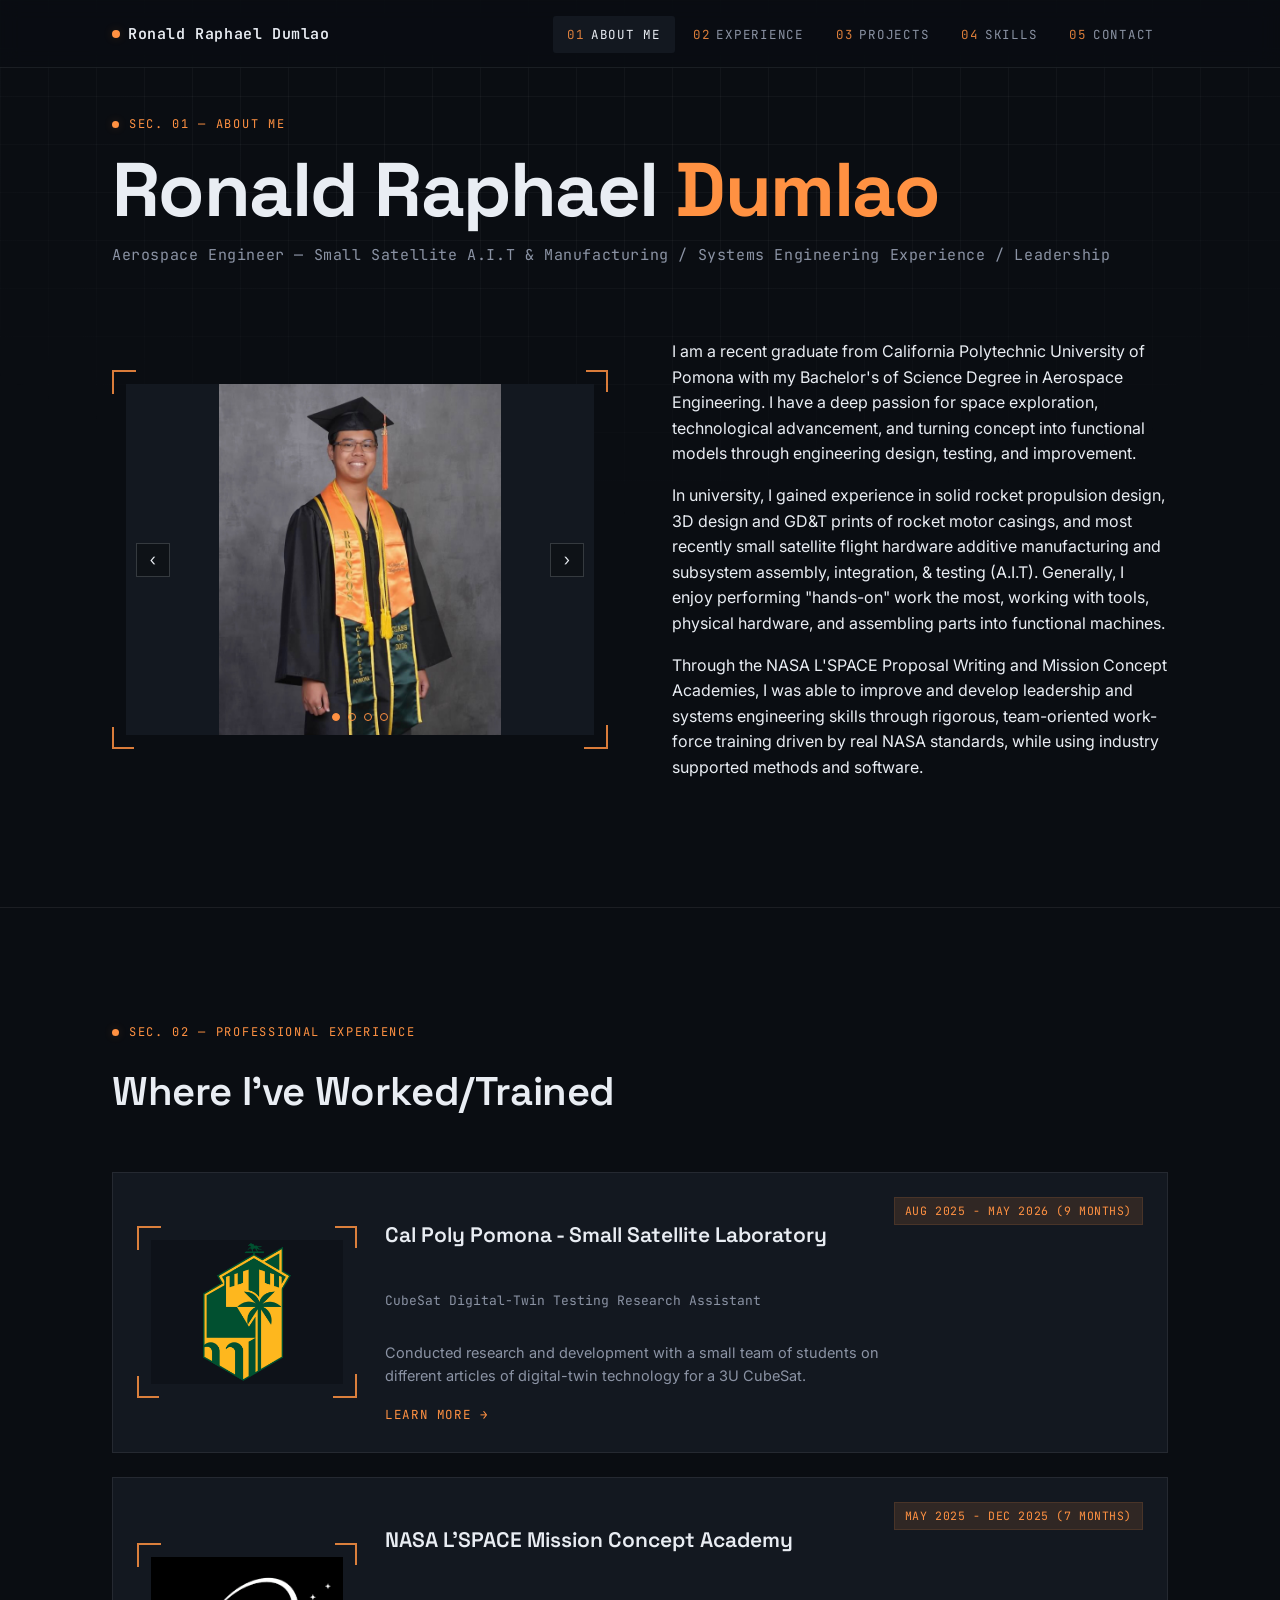
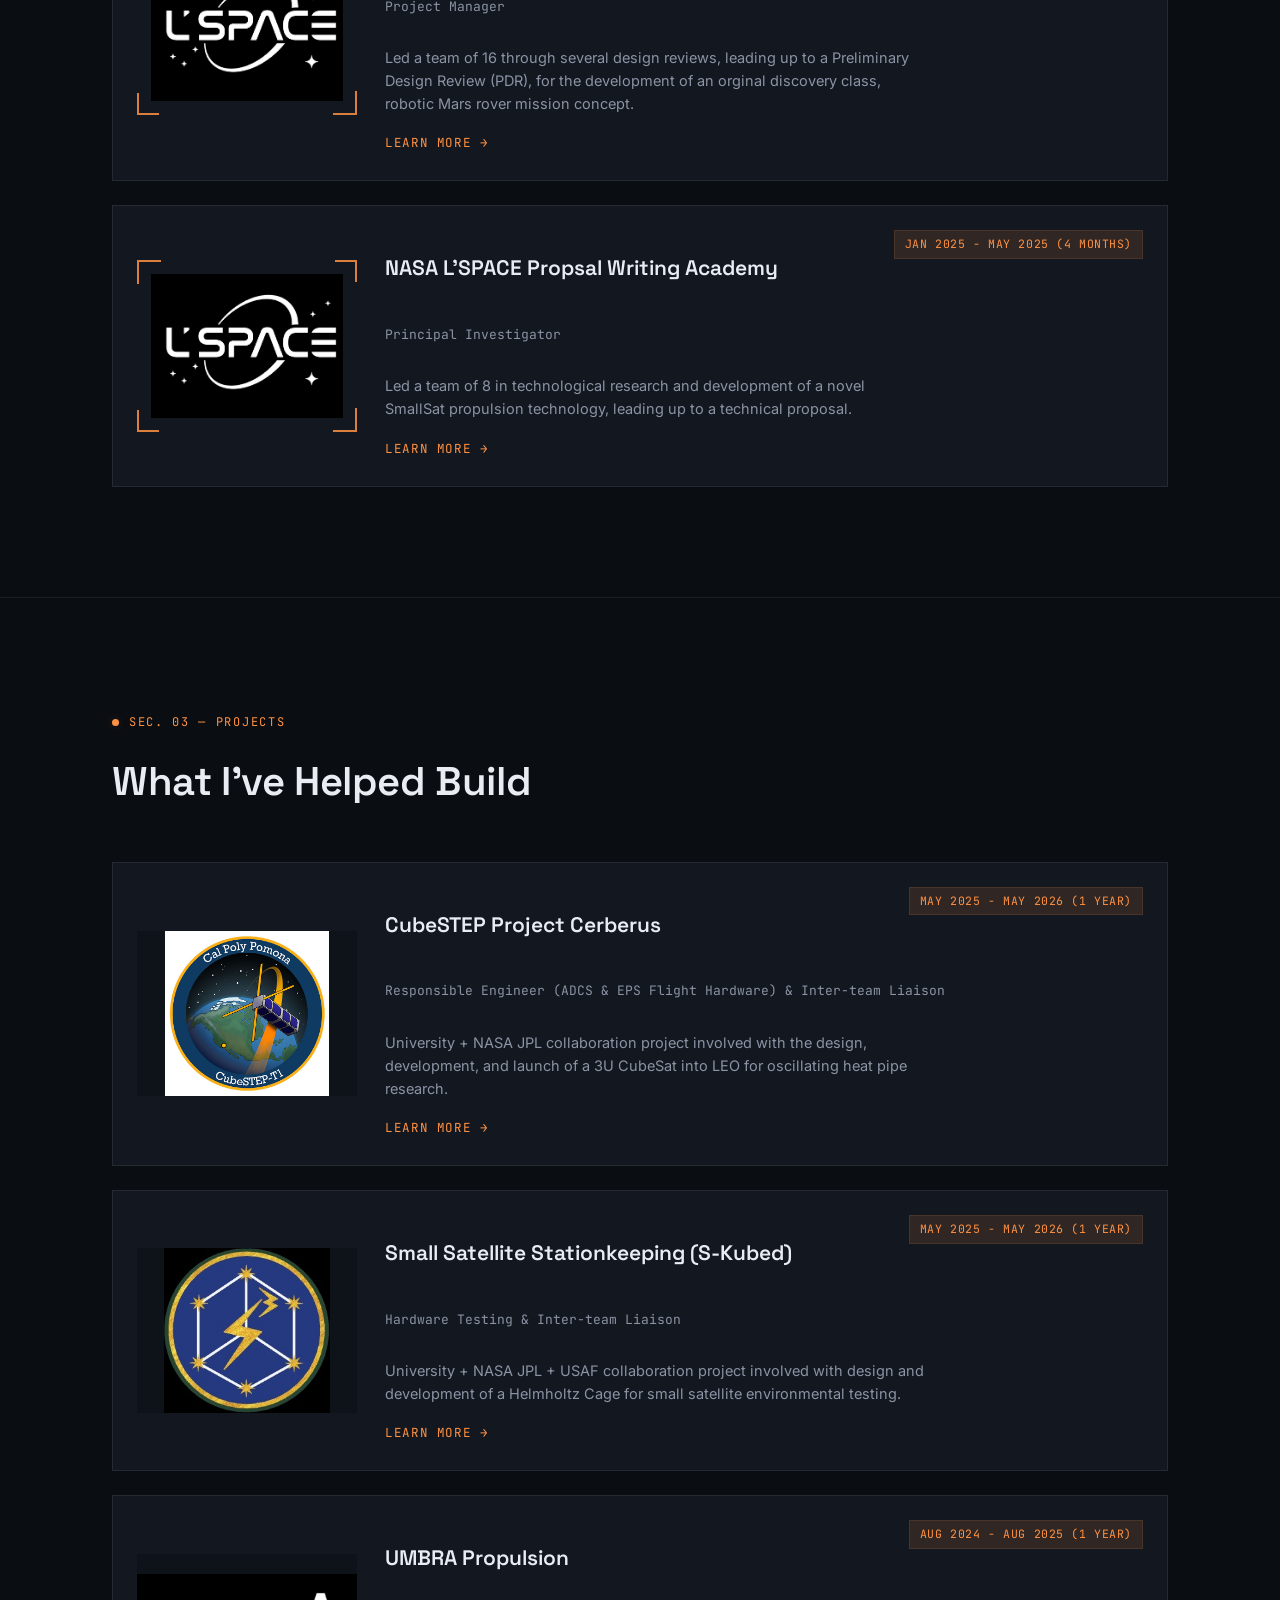
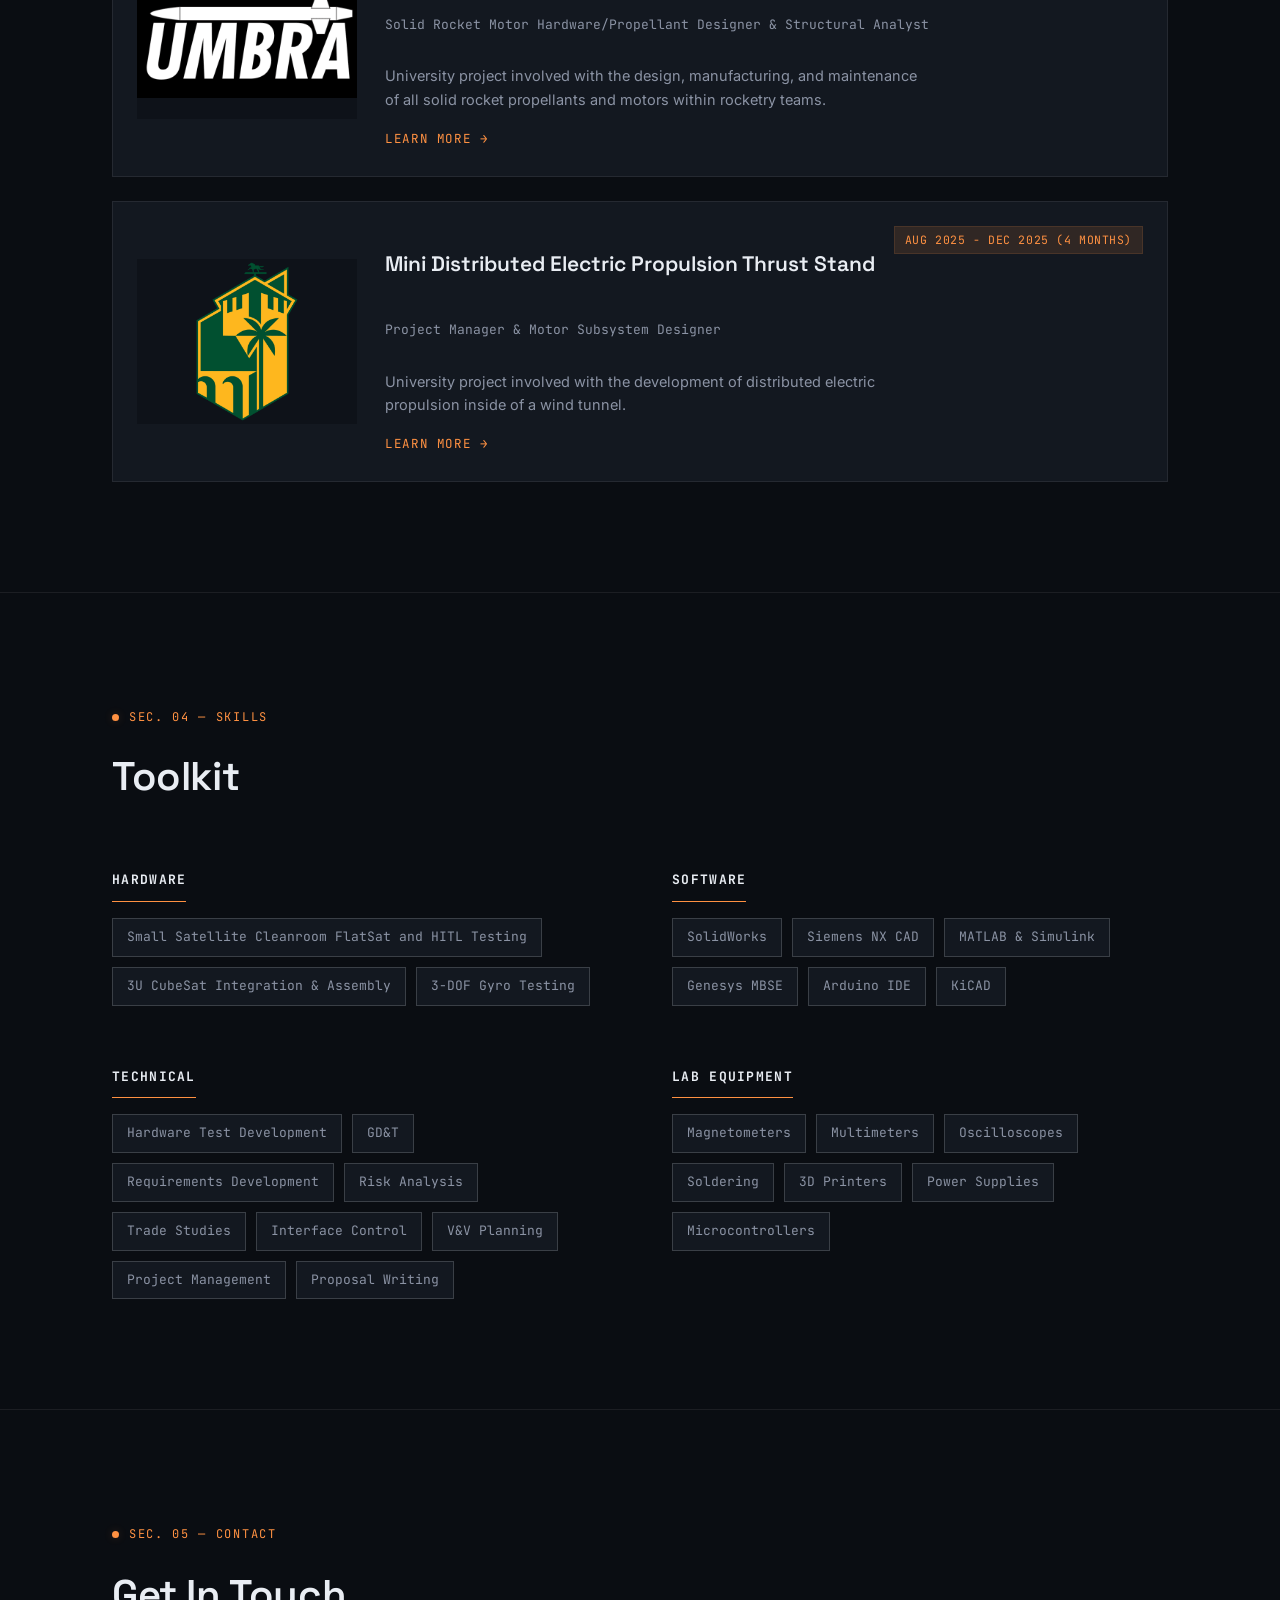
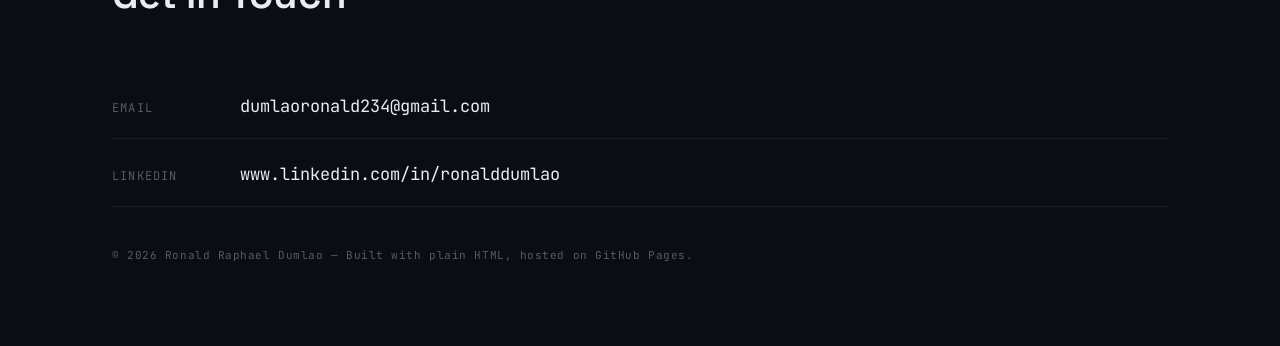
==== index.html @ 7c4331ef "Update index.html" ====
<!DOCTYPE html>
<html lang="en">
<head>
<meta charset="UTF-8">
<meta name="viewport" content="width=device-width, initial-scale=1.0">
<title>Ronald Raphael Dumlao — Portfolio</title>
<meta name="description" content="Personal portfolio and engineering résumé.">
<link rel="stylesheet" href="css/style.css">
</head>
<body>

<nav class="navbar">
  <div class="nav-inner">
    <div class="nav-logo"><span class="dot"></span>Ronald Raphael&nbsp;Dumlao</div>
    <button class="nav-toggle" aria-label="Toggle navigation">
      <span></span><span></span><span></span>
    </button>
    <ul class="nav-links">
      <li><a href="#about"><span class="idx">01</span>About Me</a></li>
      <li><a href="#experience"><span class="idx">02</span>Experience</a></li>
      <li><a href="#projects"><span class="idx">03</span>Projects</a></li>
      <li><a href="#skills"><span class="idx">04</span>Skills</a></li>
      <li><a href="#contact"><span class="idx">05</span>Contact</a></li>
    </ul>
  </div>
</nav>

<main>

  <!-- ============================= ABOUT ============================= -->
  <section id="about">
    <div class="wrap">

      <div class="hero-head">
        <div class="eyebrow">Sec. 01 — About Me</div>
        <h1 class="hero-name">Ronald Raphael <span>Dumlao</span></h1>
        <p class="hero-title">Aerospace Engineer — Small Satellite A.I.T & Manufacturing / Systems Engineering Experience / Leadership</p>
      </div>

      <div class="about-grid">

        <div style="alight-self: center;">
          <div class="bracket-frame">
            <span class="bf-tr"></span><span class="bf-bl"></span>
            <div class="slideshow" data-slideshow>
              <div class="slideshow-track">
                <img src="images/Grad.JPEG" alt="Graduation Photo" style="object-fit: contain;">
                <img src="images/CleanRoom.jpg" alt="Cleanroom Photo" style="object-fit: contain;">
                <img src="images/NASAJohnson.jpg" alt="NASA Johnson Photo" style="object-fit: contain;">
                <img src="images/Hallo.jpg" alt="Hallo Photo" style="object-fit: contain;">
              </div>
              <button class="slideshow-arrow prev" aria-label="Previous slide">&#8249;</button>
              <button class="slideshow-arrow next" aria-label="Next slide">&#8250;</button>
              <div class="slideshow-nav"></div>
            </div>
          </div>
        </div>

        <div class="bio-block" style="align-self: center;">
          <p>I am a recent graduate from California Polytechnic University of Pomona with my Bachelor's of Science Degree in 
            Aerospace Engineering. I have a deep passion for space exploration, technological advancement, and turning concept 
            into functional models through engineering design, testing, and improvement.</p>
          <p>In university, I gained experience in solid rocket propulsion design, 3D design and GD&T prints of rocket motor casings, 
            and most recently small satellite flight hardware additive manufacturing and subsystem assembly, integration, & testing 
            (A.I.T). Generally, I enjoy performing "hands-on" work the most, working with tools, physical hardware, and assembling
            parts into functional machines.</p>
          <p>Through the NASA L'SPACE Proposal Writing and Mission Concept Academies, I was able to improve and develop leadership and systems
             engineering skills through rigorous, team-oriented work-force training driven by real NASA standards, while using industry 
             supported methods and software.</p>
        </div>

      </div>
    </div>
  </section>

  <!-- ========================= EXPERIENCE ========================= -->
  <section id="experience">
    <div class="wrap">
      <div class="eyebrow">Sec. 02 — Professional Experience</div>
      <h2 class="section-title">Where I've Worked/Trained</h2>

      <div class="card-list">

        <article class="entry-card">
          <div class="bracket-frame">
            <span class="bf-tr"></span><span class="bf-bl"></span>
            <div class="entry-photo">
              <img src="images/POMONA.png" alt="Cal Poly Pomona Logo">
            </div>
          </div>
          <div class="entry-body">
            <div class="entry-top">
              <h3 class="entry-name">Cal Poly Pomona - Small Satellite Laboratory</h3>
              <span class="entry-time">AUG 2025 - MAY 2026 (9 MONTHS)</span>
            </div>
            <p class="entry-role">CubeSat Digital-Twin Testing Research Assistant</p>
            <p class="entry-desc">Conducted research and development with a small team of students on different articles of digital-twin technology for a 3U CubeSat.</p>
            <a class="learn-more" href="experience/exp-1.html">Learn More →</a>
          </div>
        </article>

        <article class="entry-card">
          <div class="bracket-frame">
            <span class="bf-tr"></span><span class="bf-bl"></span>
            <div class="entry-photo">
              <img src="images/images.png" alt="NASA L'SPACE Logo">
            </div>
          </div>
          <div class="entry-body">
            <div class="entry-top">
              <h3 class="entry-name">NASA L'SPACE Mission Concept Academy</h3>
              <span class="entry-time">MAY 2025 - DEC 2025 (7 MONTHS)</span>
            </div>
            <p class="entry-role">Project Manager</p>
            <p class="entry-desc">Led a team of 16 through several design reviews, leading up to a Preliminary Design Review (PDR), for the development of an orginal discovery class, robotic Mars rover mission concept.</p>
            <a class="learn-more" href="experience/exp-2.html">Learn More →</a>
          </div>
        </article>

        <article class="entry-card">
          <div class="bracket-frame">
            <span class="bf-tr"></span><span class="bf-bl"></span>
            <div class="entry-photo">
              <img src="images/images.png" alt="NASA L'SPACE Logo">
            </div>
          </div>
          <div class="entry-body">
            <div class="entry-top">
              <h3 class="entry-name">NASA L'SPACE Propsal Writing Academy</h3>
              <span class="entry-time">JAN 2025 - MAY 2025 (4 MONTHS)</span>
            </div>
            <p class="entry-role">Principal Investigator</p>
            <p class="entry-desc">Led a team of 8 in technological research and development of a novel SmallSat propulsion technology, leading up to a technical proposal.</p>
            <a class="learn-more" href="experience/exp-3.html">Learn More →</a>
          </div>
        </article>

      </div>
    </div>
  </section>

  <!-- =========================== PROJECTS =========================== -->
  <section id="projects">
    <div class="wrap">
      <div class="eyebrow">Sec. 03 — Projects</div>
      <h2 class="section-title">What I've Helped Build</h2>

      <div class="card-list">

        <article class="entry-card">
          <div class="entry-photo">
            <img src="images/CubeSTEP_Logo-2.jpg" alt="CubeSTEP Logo" style="object-fit: contain;">
          </div>
          <div class="entry-body">
            <div class="entry-top">
              <h3 class="entry-name">CubeSTEP Project Cerberus</h3>
              <span class="entry-time">MAY 2025 - MAY 2026 (1 YEAR)</span>
            </div>
            <p class="entry-role">Responsible Engineer (ADCS & EPS Flight Hardware) & Inter-team Liaison</p>
            <p class="entry-desc">University + NASA JPL collaboration project involved with the design, development, and launch of a 3U CubeSat into LEO for oscillating heat pipe research.</p>
            <a class="learn-more" href="projects/proj-1.html">Learn More →</a>
          </div>
        </article>

        <article class="entry-card">
          <div class="entry-photo">
            <img src="images/SKubed Logo.jpg" alt="S-Kubed Logo" style="object-fit: contain;">
          </div>
          <div class="entry-body">
            <div class="entry-top">
              <h3 class="entry-name">Small Satellite Stationkeeping (S-Kubed)</h3>
              <span class="entry-time">MAY 2025 - MAY 2026 (1 YEAR)</span>
            </div>
            <p class="entry-role">Hardware Testing & Inter-team Liaison</p>
            <p class="entry-desc">University + NASA JPL + USAF collaboration project involved with design and development of a Helmholtz Cage for small satellite environmental testing.</p>
            <a class="learn-more" href="projects/proj-2.html">Learn More →</a>
          </div>
        </article>

        <article class="entry-card">
          <div class="entry-photo">
            <img src="images/w6csng3dx0e56r2n7pra.webp" alt="UMBRA Logo" style="object-fit: contain;">
          </div>
          <div class="entry-body">
            <div class="entry-top">
              <h3 class="entry-name">UMBRA Propulsion</h3>
              <span class="entry-time">AUG 2024 - AUG 2025 (1 YEAR)</span>
            </div>
            <p class="entry-role">Solid Rocket Motor Hardware/Propellant Designer & Structural Analyst</p>
            <p class="entry-desc">University project involved with the design, manufacturing, and maintenance of all solid rocket propellants and motors within rocketry teams.</p>
            <a class="learn-more" href="projects/proj-3.html">Learn More →</a>
          </div>
        </article>

        <article class="entry-card">
          <div class="entry-photo">
            <img src="images/POMONA.png" alt="Cal Poly Pomona Logo">
          </div>
          <div class="entry-body">
            <div class="entry-top">
              <h3 class="entry-name">Mini Distributed Electric Propulsion Thrust Stand</h3>
              <span class="entry-time">AUG 2025 - DEC 2025 (4 MONTHS)</span>
            </div>
            <p class="entry-role">Project Manager & Motor Subsystem Designer</p>
            <p class="entry-desc">University project involved with the development of distributed electric propulsion inside of a wind tunnel.</p>
            <a class="learn-more" href="projects/proj-4.html">Learn More →</a>
          </div>
        </article>

      </div>
    </div>
  </section>

  <!-- ============================= SKILLS ============================= -->
  <section id="skills">
    <div class="wrap">
      <div class="eyebrow">Sec. 04 — Skills</div>
      <h2 class="section-title">Toolkit</h2>

      <div class="skills-grid">

        <div class="skill-group">
          <h3 class="skill-group-title">Hardware</h3>
          <div class="skill-chips">
            <span class="skill-chip">Small Satellite Cleanroom FlatSat and HITL Testing</span>
            <span class="skill-chip">3U CubeSat Integration & Assembly</span>
            <span class="skill-chip">3-DOF Gyro Testing</span>
          </div>
        </div>

        <div class="skill-group">
          <h3 class="skill-group-title">Software</h3>
          <div class="skill-chips">
            <span class="skill-chip">SolidWorks</span>
            <span class="skill-chip">Siemens NX CAD</span>
            <span class="skill-chip">MATLAB & Simulink</span>
            <span class="skill-chip">Genesys MBSE</span>
            <span class="skill-chip">Arduino IDE</span>
            <span class="skill-chip">KiCAD</span>
          </div>
        </div>

        <div class="skill-group">
          <h3 class="skill-group-title">Technical</h3>
          <div class="skill-chips">
            <span class="skill-chip">Hardware Test Development</span>
            <span class="skill-chip">GD&T</span>
            <span class="skill-chip">Requirements Development</span>
            <span class="skill-chip">Risk Analysis</span>
            <span class="skill-chip">Trade Studies</span>
            <span class="skill-chip">Interface Control</span>
            <span class="skill-chip">V&V Planning</span>
            <span class="skill-chip">Project Management</span>
            <span class="skill-chip">Proposal Writing</span>
          </div>
        </div>

        <div class="skill-group">
          <h3 class="skill-group-title">Lab Equipment</h3>
          <div class="skill-chips">
            <span class="skill-chip">Magnetometers</span>
            <span class="skill-chip">Multimeters</span>
            <span class="skill-chip">Oscilloscopes</span>
            <span class="skill-chip">Soldering</span>
            <span class="skill-chip">3D Printers</span>
            <span class="skill-chip">Power Supplies</span>
            <span class="skill-chip">Microcontrollers</span>
          </div>
        </div>

      </div>
    </div>
  </section>

  <!-- ============================= CONTACT ============================= -->
  <section id="contact" class="contact-section">
    <div class="wrap">
      <div class="eyebrow">Sec. 05 — Contact</div>
      <h2 class="section-title">Get In Touch</h2>

      <div class="contact-lines">
        <a class="contact-line" href="mailto:dumlaoronald234@gmail.com">
          <span class="contact-label">Email</span>
          <span class="contact-value">dumlaoronald234@gmail.com</span>
        </a>
        <a class="contact-line" href="www.linkedin.com/in/ronalddumlao" target="_blank" rel="noopener">
          <span class="contact-label">LinkedIn</span>
          <span class="contact-value">www.linkedin.com/in/ronalddumlao</span>
        </a>
      </div>

      <p class="footer-tag">© <span id="year"></span> Ronald Raphael Dumlao — Built with plain HTML, hosted on GitHub Pages.</p>
    </div>
  </section>

</main>

<script src="js/main.js"></script>
<script>document.getElementById('year').textContent = new Date().getFullYear();</script>
</body>
</html>
---- css/style.css ----
/* ==========================================================================
   DESIGN TOKENS
   Theme: "Technical Dossier" — instrumentation-panel dark theme.
   Grounded in spec sheets, calibration reticles, and telemetry readouts.
   ========================================================================== */

@import url('https://fonts.googleapis.com/css2?family=Space+Grotesk:wght@400;500;600;700&family=Inter:wght@400;500;600&family=JetBrains+Mono:wght@400;500;600&display=swap');

:root {
  /* color */
  --bg:          #0a0d12;
  --bg-alt:      #0e1219;
  --bg-panel:    #131820;
  --bg-panel-hi: #171d27;
  --line:        rgba(232, 236, 241, 0.08);
  --line-strong: rgba(232, 236, 241, 0.18);
  --text:        #e9edf3;
  --text-dim:    #8b93a4;
  --text-faint:  #545c69;
  --accent:      #ff9142;   /* telemetry amber */
  --accent-soft: rgba(255, 145, 66, 0.12);
  --accent-2:    #5fd3c4;   /* blueprint cyan-teal, secondary */

  /* type */
  --f-display: 'Space Grotesk', sans-serif;
  --f-body:    'Inter', sans-serif;
  --f-mono:    'JetBrains Mono', monospace;

  /* layout */
  --maxw: 1120px;
  --radius: 3px;
  --nav-h: 68px;
}

* { box-sizing: border-box; }

html {
  scroll-behavior: smooth;
  scroll-padding-top: var(--nav-h);
}

@media (prefers-reduced-motion: reduce) {
  html { scroll-behavior: auto; }
  * { animation-duration: 0.01ms !important; animation-iteration-count: 1 !important; transition-duration: 0.01ms !important; }
}

body {
  margin: 0;
  background: var(--bg);
  color: var(--text);
  font-family: var(--f-body);
  line-height: 1.6;
  -webkit-font-smoothing: antialiased;
}

/* faint blueprint grid across the whole page */
body::before {
  content: "";
  position: fixed;
  inset: 0;
  pointer-events: none;
  z-index: 0;
  background-image:
    linear-gradient(to right, var(--line) 1px, transparent 1px),
    linear-gradient(to bottom, var(--line) 1px, transparent 1px);
  background-size: 48px 48px;
  mask-image: radial-gradient(ellipse 90% 70% at 50% 0%, #000 40%, transparent 85%);
  opacity: 0.5;
}

a { color: inherit; text-decoration: none; }
img { max-width: 100%; display: block; }
ul { margin: 0; padding: 0; list-style: none; }

.wrap {
  max-width: var(--maxw);
  margin: 0 auto;
  padding: 0 32px;
  position: relative;
  z-index: 1;
}

/* ==========================================================================
   EYEBROW / SECTION LABELS — mono "spec sheet" tags used throughout
   ========================================================================== */

.eyebrow {
  display: inline-flex;
  align-items: center;
  gap: 10px;
  font-family: var(--f-mono);
  font-size: 12px;
  letter-spacing: 0.14em;
  text-transform: uppercase;
  color: var(--accent);
  margin: 0 0 18px;
}

.eyebrow::before {
  content: "";
  width: 7px;
  height: 7px;
  border-radius: 50%;
  background: var(--accent);
  box-shadow: 0 0 8px 1px var(--accent-soft);
}

.section-title {
  font-family: var(--f-display);
  font-weight: 600;
  font-size: clamp(28px, 4vw, 40px);
  letter-spacing: -0.01em;
  margin: 0 0 48px;
  color: var(--text);
}

section { position: relative; z-index: 1; padding: 110px 0; }
section + section { border-top: 1px solid var(--line); }

/* ==========================================================================
   NAVIGATION
   ========================================================================== */

.navbar {
  position: fixed;
  top: 0; left: 0; right: 0;
  height: var(--nav-h);
  z-index: 100;
  background: rgba(10, 13, 18, 0.78);
  backdrop-filter: blur(10px);
  border-bottom: 1px solid var(--line);
}

.nav-inner {
  max-width: var(--maxw);
  margin: 0 auto;
  height: 100%;
  padding: 0 32px;
  display: flex;
  align-items: center;
  justify-content: space-between;
}

.nav-logo {
  font-family: var(--f-mono);
  font-weight: 600;
  font-size: 15px;
  letter-spacing: 0.04em;
  display: flex;
  align-items: center;
  gap: 8px;
}

.nav-logo .dot {
  width: 8px; height: 8px;
  border-radius: 50%;
  background: var(--accent);
  box-shadow: 0 0 10px 1px var(--accent-soft);
  animation: pulse 2.4s ease-in-out infinite;
}

@keyframes pulse {
  0%, 100% { opacity: 1; }
  50% { opacity: 0.35; }
}

.nav-links {
  display: flex;
  gap: 4px;
}

.nav-links a {
  font-family: var(--f-mono);
  font-size: 12.5px;
  letter-spacing: 0.06em;
  text-transform: uppercase;
  color: var(--text-dim);
  padding: 10px 14px;
  border-radius: var(--radius);
  transition: color 0.2s ease, background 0.2s ease;
  white-space: nowrap;
}

.nav-links a .idx {
  color: var(--accent);
  margin-right: 6px;
  opacity: 0.85;
}

.nav-links a:hover,
.nav-links a.active {
  color: var(--text);
  background: var(--bg-panel);
}

.nav-toggle {
  display: none;
  flex-direction: column;
  gap: 5px;
  background: none;
  border: none;
  cursor: pointer;
  padding: 8px;
}
.nav-toggle span {
  width: 22px; height: 2px;
  background: var(--text);
}

@media (max-width: 780px) {
  .nav-links {
    position: fixed;
    top: var(--nav-h);
    left: 0; right: 0;
    background: var(--bg-alt);
    border-bottom: 1px solid var(--line);
    flex-direction: column;
    padding: 8px;
    display: none;
  }
  .nav-links.open { display: flex; }
  .nav-toggle { display: flex; }
}

/* ==========================================================================
   SIGNATURE ELEMENT — corner-bracket frame (calibration reticle)
   ========================================================================== */

.bracket-frame {
  position: relative;
  padding: 14px;
}

.bracket-frame::before,
.bracket-frame::after,
.bracket-frame .bf-tr,
.bracket-frame .bf-bl {
  content: "";
  position: absolute;
  width: 22px;
  height: 22px;
  border: 2px solid var(--accent);
  opacity: 0.85;
}

.bracket-frame::before { top: 0; left: 0; border-right: none; border-bottom: none; }
.bracket-frame::after  { bottom: 0; right: 0; border-left: none; border-top: none; }

.bracket-frame .bf-tr { top: 0; right: 0; border-left: none; border-bottom: none; }
.bracket-frame .bf-bl { bottom: 0; left: 0; border-right: none; border-top: none; }

/* ==========================================================================
   ABOUT
   ========================================================================== */

.hero-head {
  margin-bottom: 56px;
}

.hero-name {
  font-family: var(--f-display);
  font-weight: 700;
  font-size: clamp(40px, 7vw, 76px);
  line-height: 1;
  letter-spacing: -0.02em;
  margin: 0 0 14px;
}

.hero-name span { color: var(--accent); }

.hero-title {
  font-family: var(--f-mono);
  font-size: 15px;
  color: var(--text-dim);
  letter-spacing: 0.04em;
}

.about-grid {
  display: grid;
  grid-template-columns: 1fr 1fr;
  gap: 64px;
  align-items: center;
}

@media (max-width: 860px) {
  .about-grid { grid-template-columns: 1fr; gap: 40px; }
}

.slideshow {
  position: relative;
  aspect-ratio: 4 / 3;
  overflow: hidden;
  background: var(--bg-panel);
}

.slideshow-track {
  display: flex;
  width: 400%;
  height: 100%;
  transition: transform 0.6s cubic-bezier(0.65, 0, 0.35, 1);
}

.slideshow-track img {
  width: 25%;
  height: 100%;
  object-fit: cover;
}

.slideshow-nav {
  position: absolute;
  bottom: 14px;
  left: 0; right: 0;
  display: flex;
  justify-content: center;
  gap: 8px;
  z-index: 2;
}

.slideshow-nav button {
  width: 8px; height: 8px;
  border-radius: 50%;
  border: 1px solid var(--accent);
  background: transparent;
  cursor: pointer;
  padding: 0;
}

.slideshow-nav button.active { background: var(--accent); }

.slideshow-arrow {
  position: absolute;
  top: 50%;
  transform: translateY(-50%);
  z-index: 2;
  background: rgba(10, 13, 18, 0.55);
  border: 1px solid var(--line-strong);
  color: var(--text);
  width: 34px; height: 34px;
  cursor: pointer;
  font-family: var(--f-mono);
  font-size: 16px;
  display: flex;
  align-items: center;
  justify-content: center;
  transition: background 0.2s ease;
}
.slideshow-arrow:hover { background: rgba(255, 145, 66, 0.25); }
.slideshow-arrow.prev { left: 10px; }
.slideshow-arrow.next { right: 10px; }

.slide-caption {
  font-family: var(--f-mono);
  font-size: 11px;
  color: var(--text-faint);
  margin-top: 10px;
  letter-spacing: 0.05em;
  text-transform: uppercase;
}

.bio-block .placeholder-line {
  height: 14px;
  background: var(--line);
  border-radius: 2px;
  margin-bottom: 12px;
}
.bio-block .placeholder-line:nth-child(1) { width: 96%; }
.bio-block .placeholder-line:nth-child(2) { width: 88%; }
.bio-block .placeholder-line:nth-child(3) { width: 92%; }
.bio-block .placeholder-line:nth-child(4) { width: 60%; }

.bio-note {
  font-family: var(--f-mono);
  font-size: 12px;
  color: var(--text-faint);
  margin-top: 18px;
  padding-top: 18px;
  border-top: 1px dashed var(--line-strong);
}

/* ==========================================================================
   CARD LIST — shared by Experience + Projects
   ========================================================================== */

.card-list {
  display: flex;
  flex-direction: column;
  gap: 24px;
}

.entry-card {
  display: grid;
  grid-template-columns: 220px 1fr;
  gap: 28px;
  align-items: center;
  background: var(--bg-panel);
  border: 1px solid var(--line);
  padding: 24px;
  transition: border-color 0.25s ease, transform 0.25s ease;
}

.entry-card:hover {
  border-color: var(--line-strong);
  transform: translateY(-2px);
}

@media (max-width: 720px) {
  .entry-card { grid-template-columns: 1fr; }
}

.entry-photo {
  aspect-ratio: 4 / 3;
  overflow: hidden;
  background: var(--bg-alt);
}
.entry-photo img { width: 100%; height: 100%; object-fit: cover; }

.entry-body {
  display: flex;
  flex-direction: column;
  min-width: 0;
}

.entry-top {
  display: flex;
  justify-content: space-between;
  align-items: flex-start;
  gap: 16px;
  flex-wrap: wrap;
  margin-bottom: 6px;
}

.entry-name {
  font-family: var(--f-display);
  font-weight: 600;
  font-size: 21px;
}

.entry-time {
  font-family: var(--f-mono);
  font-size: 11.5px;
  letter-spacing: 0.05em;
  color: var(--accent);
  border: 1px solid var(--accent-soft);
  background: var(--accent-soft);
  padding: 4px 10px;
  white-space: nowrap;
}

.entry-role {
  font-family: var(--f-mono);
  font-size: 13px;
  color: var(--text-dim);
  margin-bottom: 14px;
}

.entry-desc {
  color: var(--text-dim);
  font-size: 14.5px;
  margin-bottom: 18px;
  max-width: 60ch;
}

.learn-more {
  margin-top: auto;
  display: inline-flex;
  align-items: center;
  gap: 6px;
  font-family: var(--f-mono);
  font-size: 12.5px;
  letter-spacing: 0.05em;
  text-transform: uppercase;
  color: var(--accent);
  width: fit-content;
  padding-bottom: 2px;
  border-bottom: 1px solid transparent;
  transition: border-color 0.2s ease, gap 0.2s ease;
}
.learn-more:hover { border-color: var(--accent); gap: 10px; }

/* ==========================================================================
   SKILLS
   ========================================================================== */

.skills-grid {
  display: grid;
  grid-template-columns: 1fr 1fr;
  gap: 48px 64px;
}

@media (max-width: 720px) {
  .skills-grid { grid-template-columns: 1fr; }
}

.skill-group-title {
  font-family: var(--f-mono);
  font-size: 13px;
  letter-spacing: 0.1em;
  text-transform: uppercase;
  color: var(--text);
  padding-bottom: 10px;
  margin-bottom: 16px;
  border-bottom: 1px solid var(--accent);
  display: inline-block;
}

.skill-chips {
  display: flex;
  flex-wrap: wrap;
  gap: 10px;
}

.skill-chip {
  font-family: var(--f-mono);
  font-size: 13px;
  color: var(--text-dim);
  border: 1px solid var(--line-strong);
  background: var(--bg-panel);
  padding: 8px 14px;
  transition: color 0.2s ease, border-color 0.2s ease;
}
.skill-chip:hover { color: var(--accent); border-color: var(--accent); }

/* ==========================================================================
   CONTACT
   ========================================================================== */

.contact-section { padding-bottom: 70px; }

.contact-lines {
  display: flex;
  flex-direction: column;
  gap: 4px;
  margin-bottom: 40px;
}

.contact-line {
  display: flex;
  align-items: baseline;
  gap: 18px;
  padding: 18px 0;
  border-bottom: 1px solid var(--line);
  font-family: var(--f-mono);
}

.contact-label {
  font-size: 12px;
  letter-spacing: 0.1em;
  text-transform: uppercase;
  color: var(--text-faint);
  width: 110px;
  flex-shrink: 0;
}

.contact-value {
  font-size: 17px;
  color: var(--text);
  transition: color 0.2s ease;
}
.contact-line:hover .contact-value { color: var(--accent); }

.footer-tag {
  font-family: var(--f-mono);
  font-size: 11px;
  color: var(--text-faint);
  letter-spacing: 0.05em;
}

/* ==========================================================================
   DETAIL PAGE (Learn More)
   ========================================================================== */

.detail-header {
  padding: 140px 0 60px;
  border-bottom: 1px solid var(--line);
}

.back-link {
  display: inline-flex;
  align-items: center;
  gap: 8px;
  font-family: var(--f-mono);
  font-size: 12.5px;
  letter-spacing: 0.05em;
  text-transform: uppercase;
  color: var(--text-dim);
  border: 1px solid var(--line-strong);
  padding: 10px 16px;
  margin-bottom: 40px;
  transition: color 0.2s ease, border-color 0.2s ease;
}
.back-link:hover { color: var(--accent); border-color: var(--accent); }

.detail-name {
  font-family: var(--f-display);
  font-weight: 700;
  font-size: clamp(32px, 5vw, 52px);
  margin: 0 0 10px;
}

.detail-time {
  font-family: var(--f-mono);
  font-size: 13px;
  color: var(--accent);
  letter-spacing: 0.05em;
}

.detail-section { padding: 70px 0; }
.detail-section + .detail-section { border-top: 1px solid var(--line); }

.gallery-grid {
  display: grid;
  grid-template-columns: repeat(2, 1fr);
  gap: 24px;
}

@media (max-width: 780px) {
  .gallery-grid { grid-template-columns: 1fr 1fr; }
}
@media (max-width: 520px) {
  .gallery-grid { grid-template-columns: 1fr; }
}

.gallery-item {
   display: flex;
   flex-direction: column;
   align-items: center;
}
   
.gallery-item img {
  aspect-ratio: 4 / 3;
  object-fit: contain;
  width: 100%;
   background: var(--bg-panel);
   border: 1px solid var(--line-strong);
  margin-bottom: 10px;
}

.gallery-caption {
   text-align: center;
   width: 100%;
}
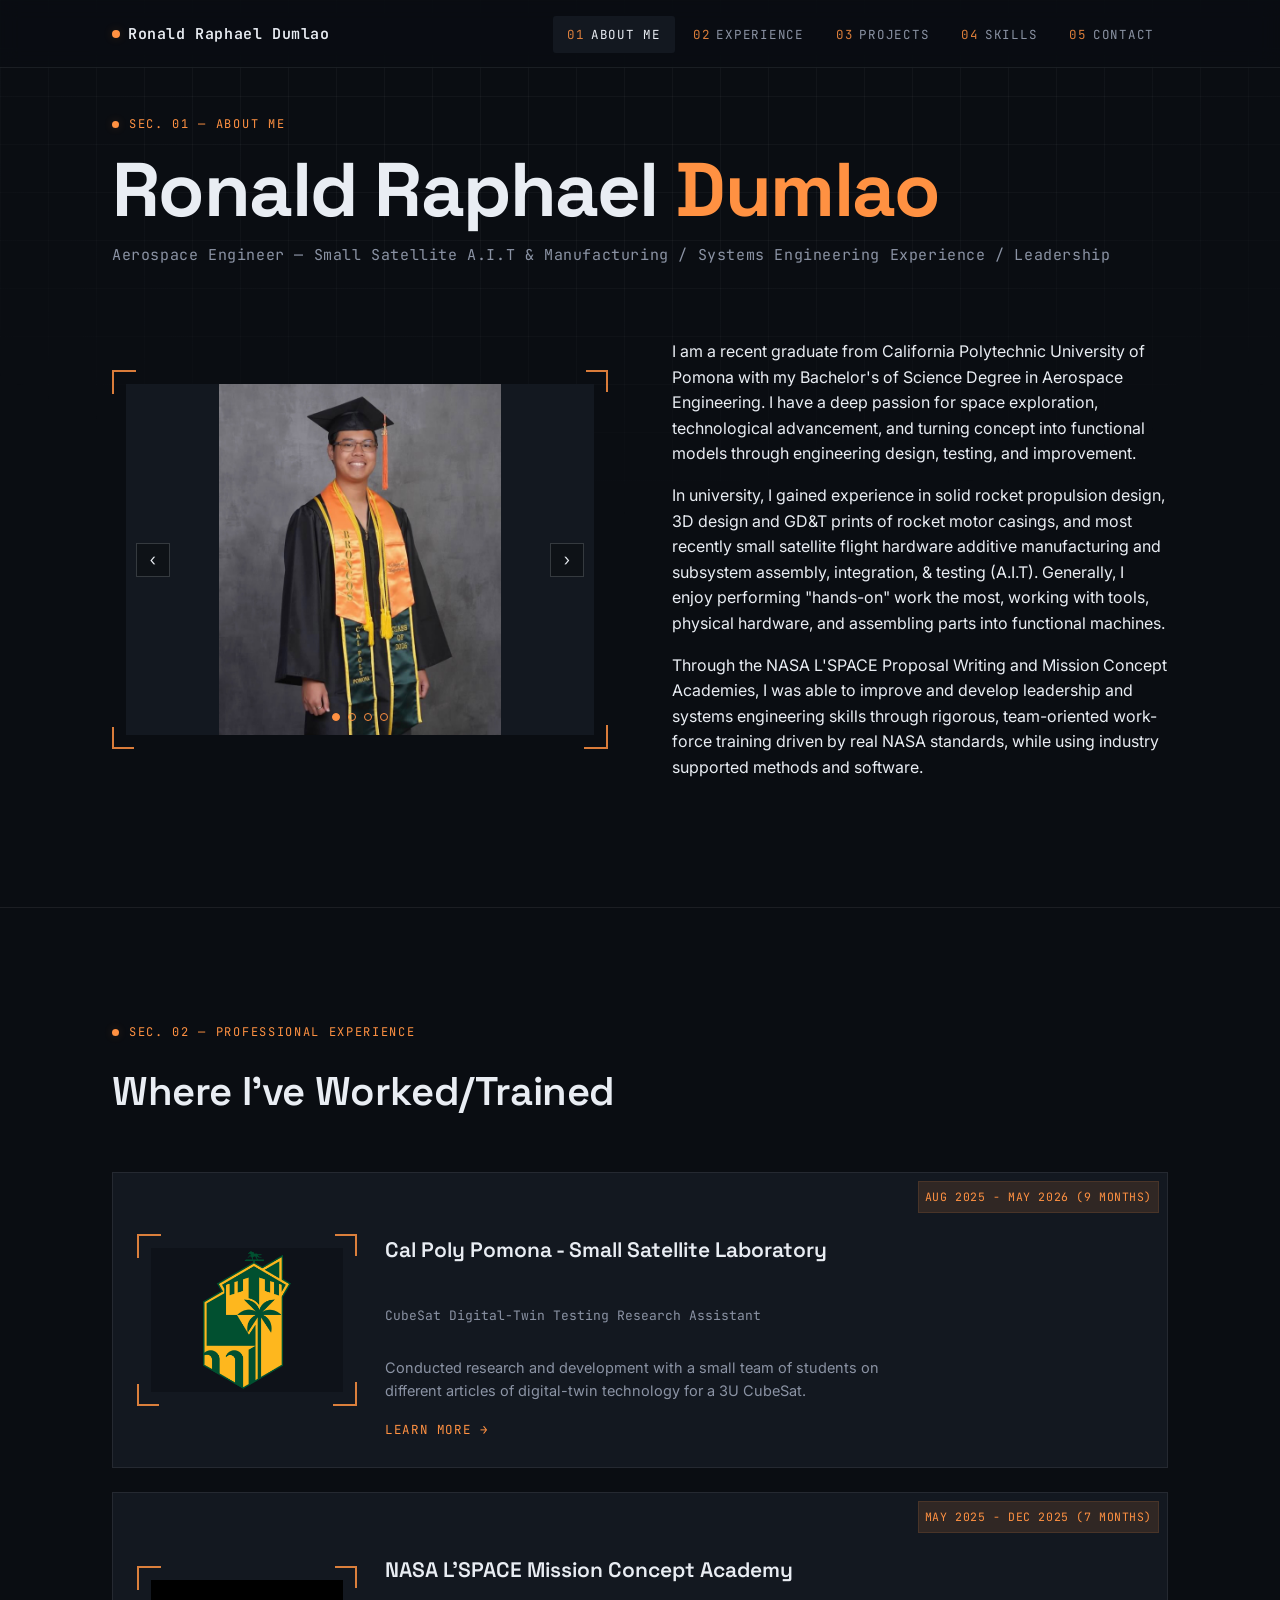
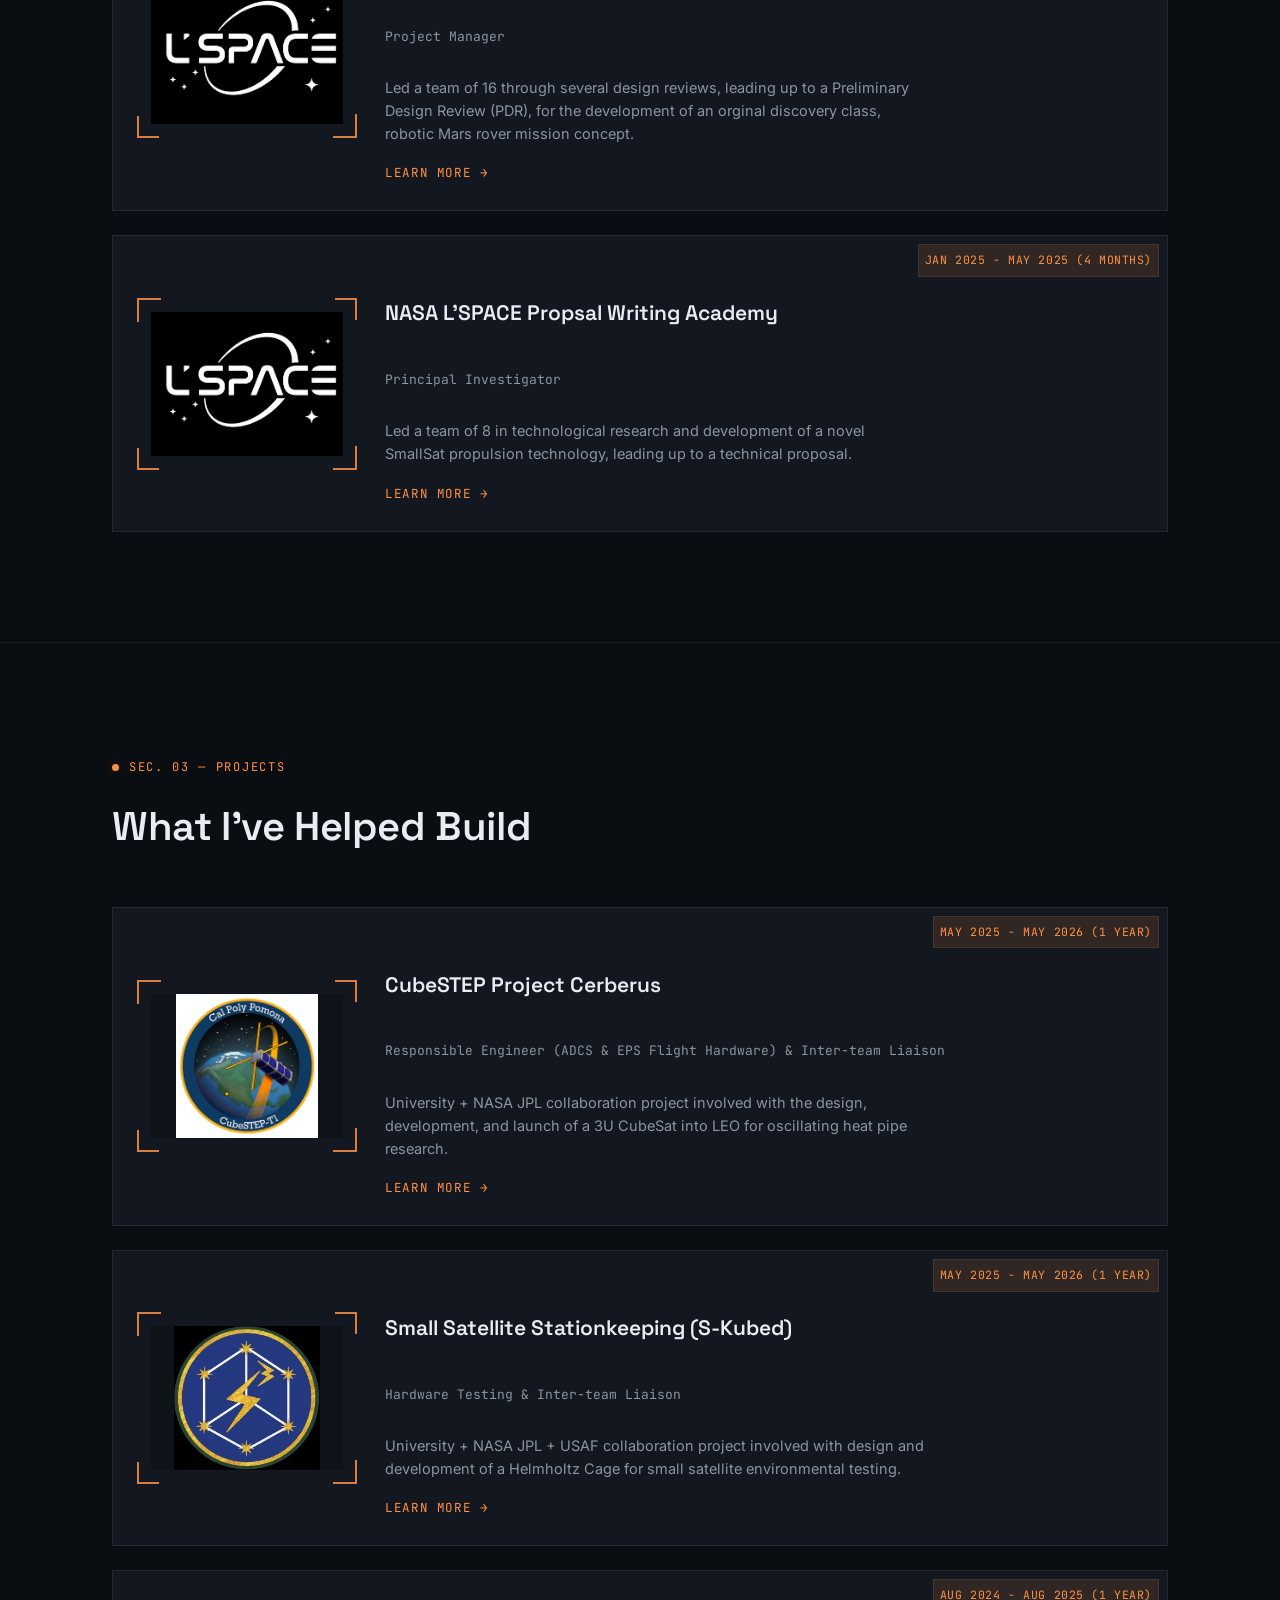
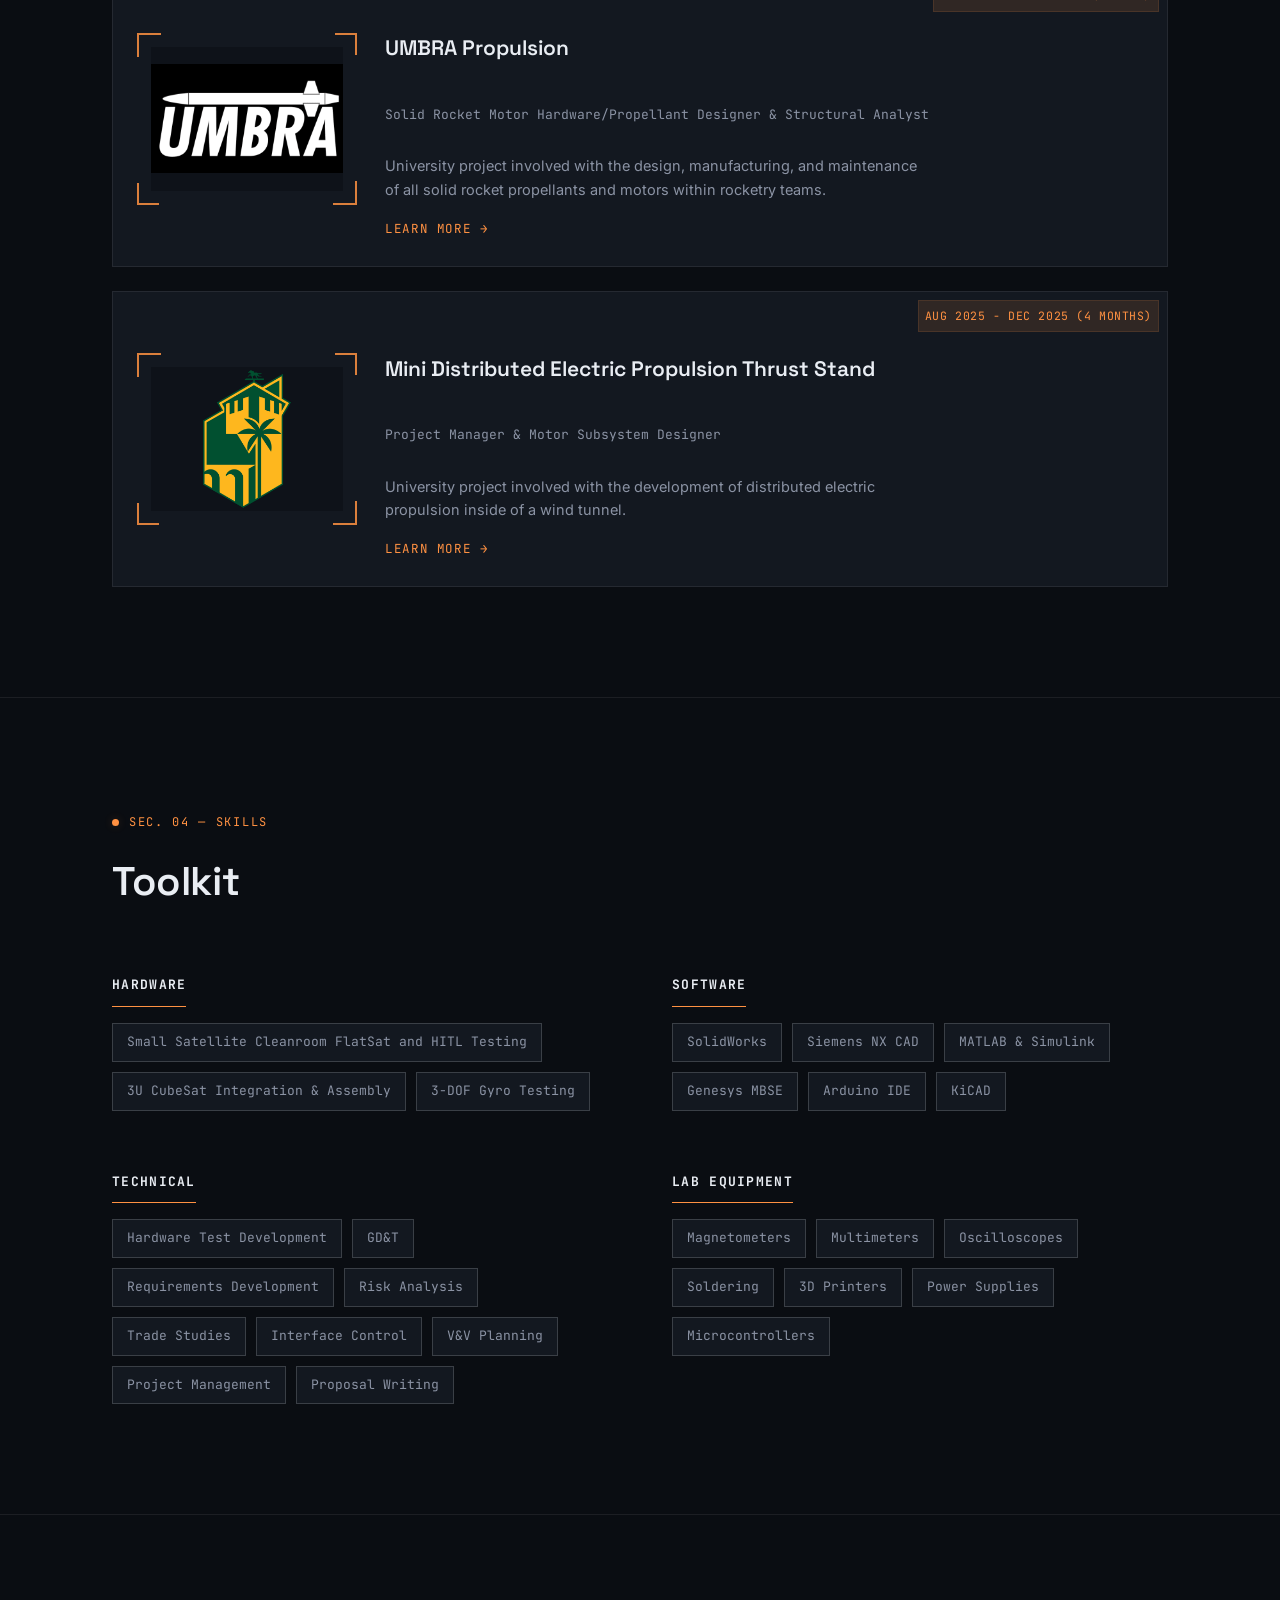
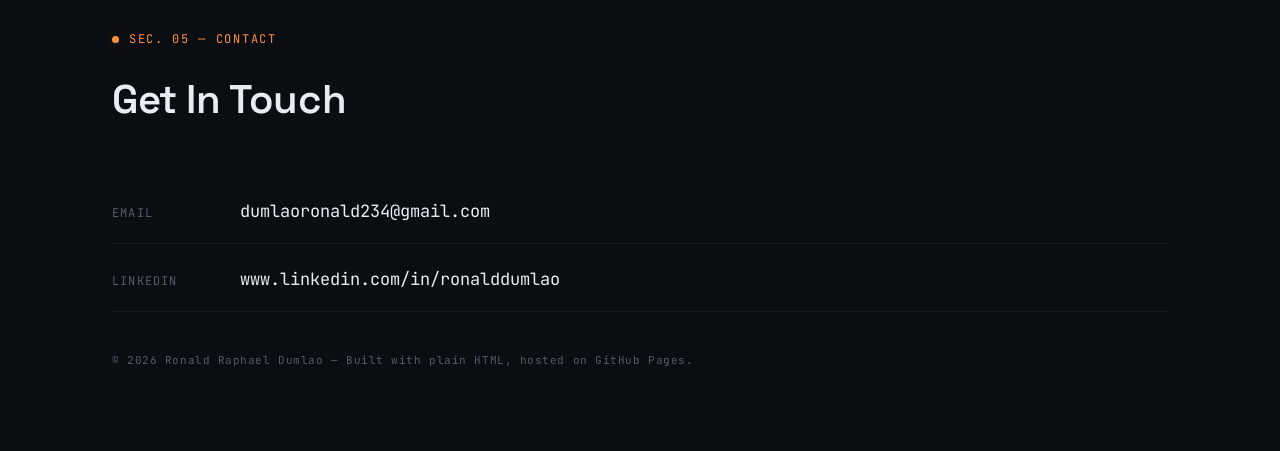
==== commit a87a3588: "Update index.html" ====
--- a/index.html
+++ b/index.html
@@ -148,8 +148,11 @@
       <div class="card-list">
 
         <article class="entry-card">
-          <div class="entry-photo">
-            <img src="images/CubeSTEP_Logo-2.jpg" alt="CubeSTEP Logo" style="object-fit: contain;">
+          <div class="bracket-frame">
+            <span class="bf-tr"></span><span class="bf-bl"></span>
+            <div class="entry-photo">
+              <img src="images/CubeSTEP_Logo-2.jpg" alt="CubeSTEP Logo" style="object-fit: contain;">
+            </div>
           </div>
           <div class="entry-body">
             <div class="entry-top">
@@ -163,8 +166,11 @@
         </article>
 
         <article class="entry-card">
-          <div class="entry-photo">
-            <img src="images/SKubed Logo.jpg" alt="S-Kubed Logo" style="object-fit: contain;">
+          <div class="bracket-frame">
+            <span class="bf-tr"></span><span class="bf-bl"></span>
+            <div class="entry-photo">
+              <img src="images/SKubed Logo.jpg" alt="S-Kubed Logo" style="object-fit: contain;">
+            </div>
           </div>
           <div class="entry-body">
             <div class="entry-top">
@@ -178,8 +184,11 @@
         </article>
 
         <article class="entry-card">
-          <div class="entry-photo">
-            <img src="images/w6csng3dx0e56r2n7pra.webp" alt="UMBRA Logo" style="object-fit: contain;">
+          <div class="bracket-frame">
+            <span class="bf-tr"></span><span class="bf-bl"></span>
+            <div class="entry-photo">
+              <img src="images/w6csng3dx0e56r2n7pra.webp" alt="UMBRA Logo" style="object-fit: contain;">
+            </div>
           </div>
           <div class="entry-body">
             <div class="entry-top">
@@ -193,8 +202,11 @@
         </article>
 
         <article class="entry-card">
-          <div class="entry-photo">
-            <img src="images/POMONA.png" alt="Cal Poly Pomona Logo">
+          <div class="bracket-frame">
+            <span class="bf-tr"></span><span class="bf-bl"></span>
+            <div class="entry-photo">
+              <img src="images/POMONA.png" alt="Cal Poly Pomona Logo">
+            </div>
           </div>
           <div class="entry-body">
             <div class="entry-top">
--- a/css/style.css
+++ b/css/style.css
@@ -388,6 +388,7 @@
 }
 
 .entry-card {
+  position: relative;
   display: grid;
   grid-template-columns: 220px 1fr;
   gap: 28px;
@@ -422,11 +423,11 @@
 
 .entry-top {
   display: flex;
-  justify-content: space-between;
   align-items: flex-start;
   gap: 16px;
   flex-wrap: wrap;
   margin-bottom: 6px;
+  margin-top: 15px; 
 }
 
 .entry-name {
@@ -436,13 +437,16 @@
 }
 
 .entry-time {
+  position: absolute;
+  top: 8px;
+  right: 8px; 
   font-family: var(--f-mono);
   font-size: 11.5px;
   letter-spacing: 0.05em;
   color: var(--accent);
   border: 1px solid var(--accent-soft);
   background: var(--accent-soft);
-  padding: 4px 10px;
+  padding: 6px 6px;
   white-space: nowrap;
 }
 
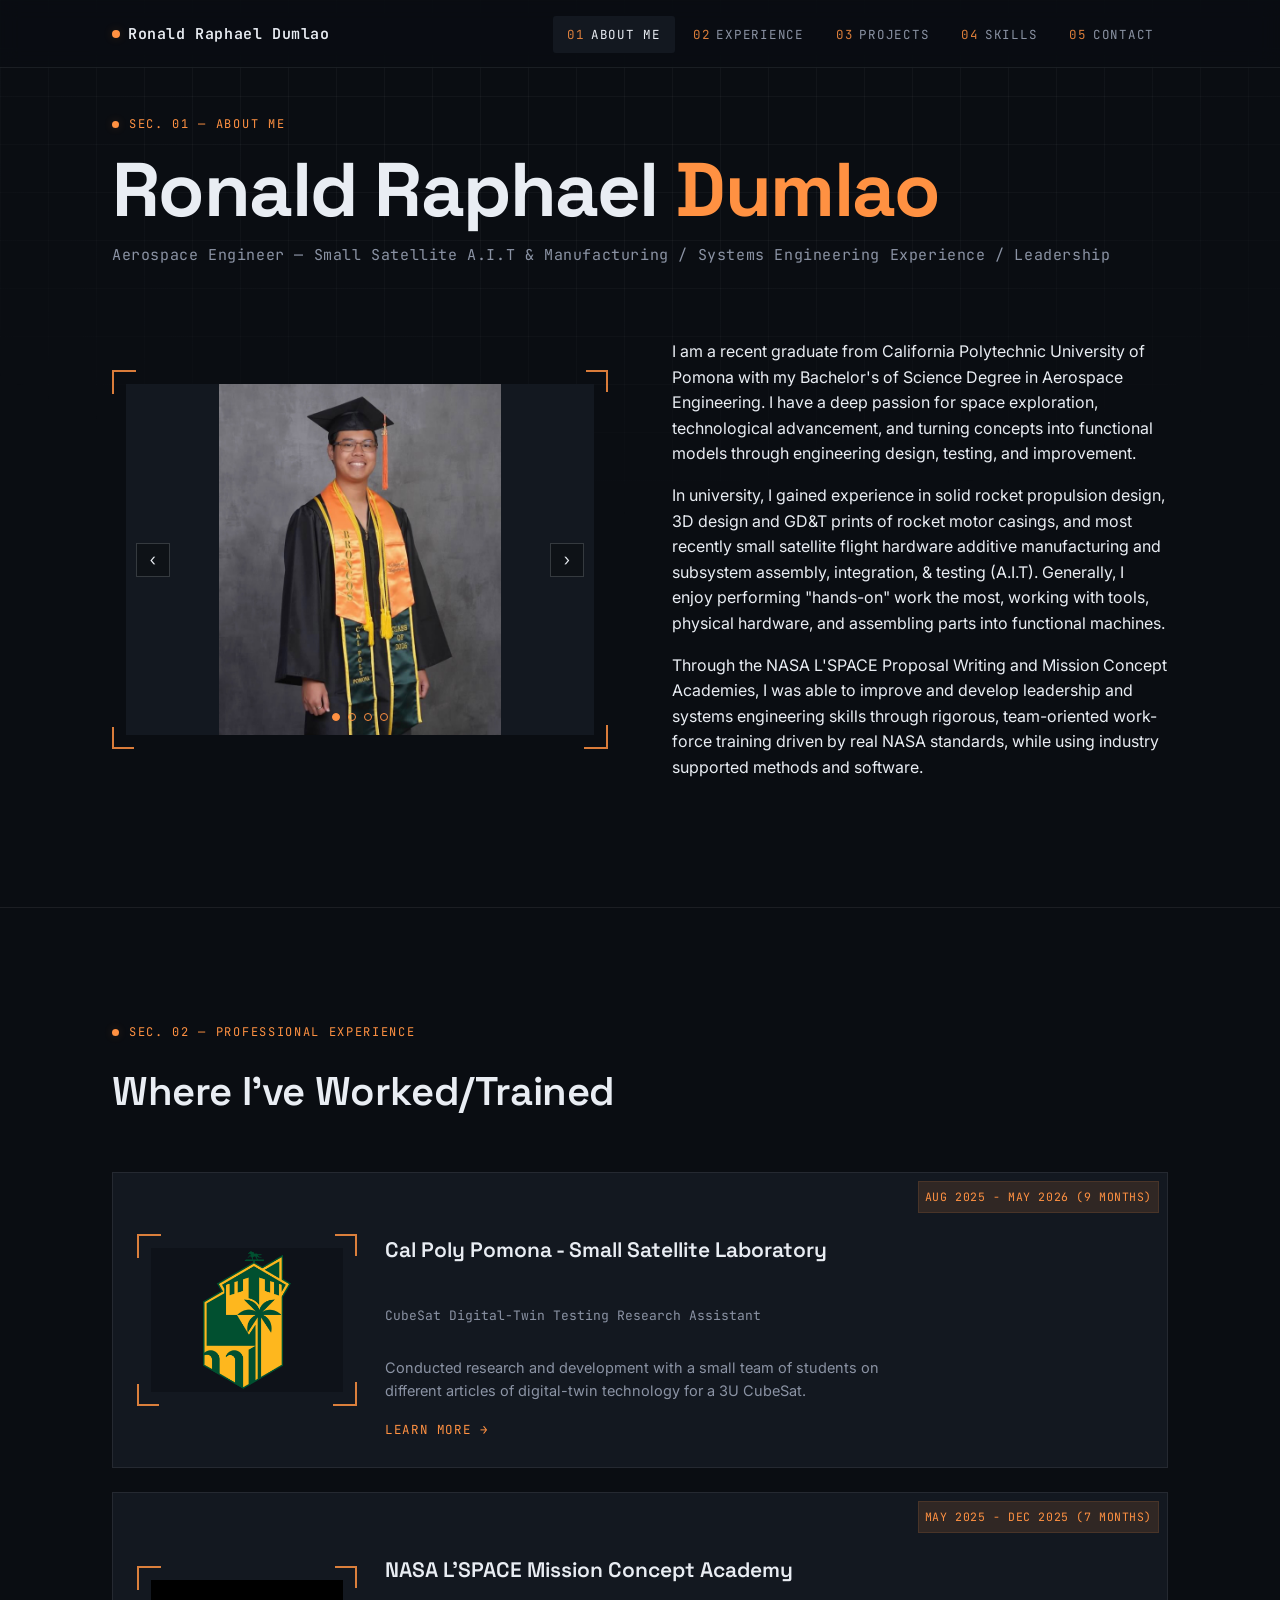
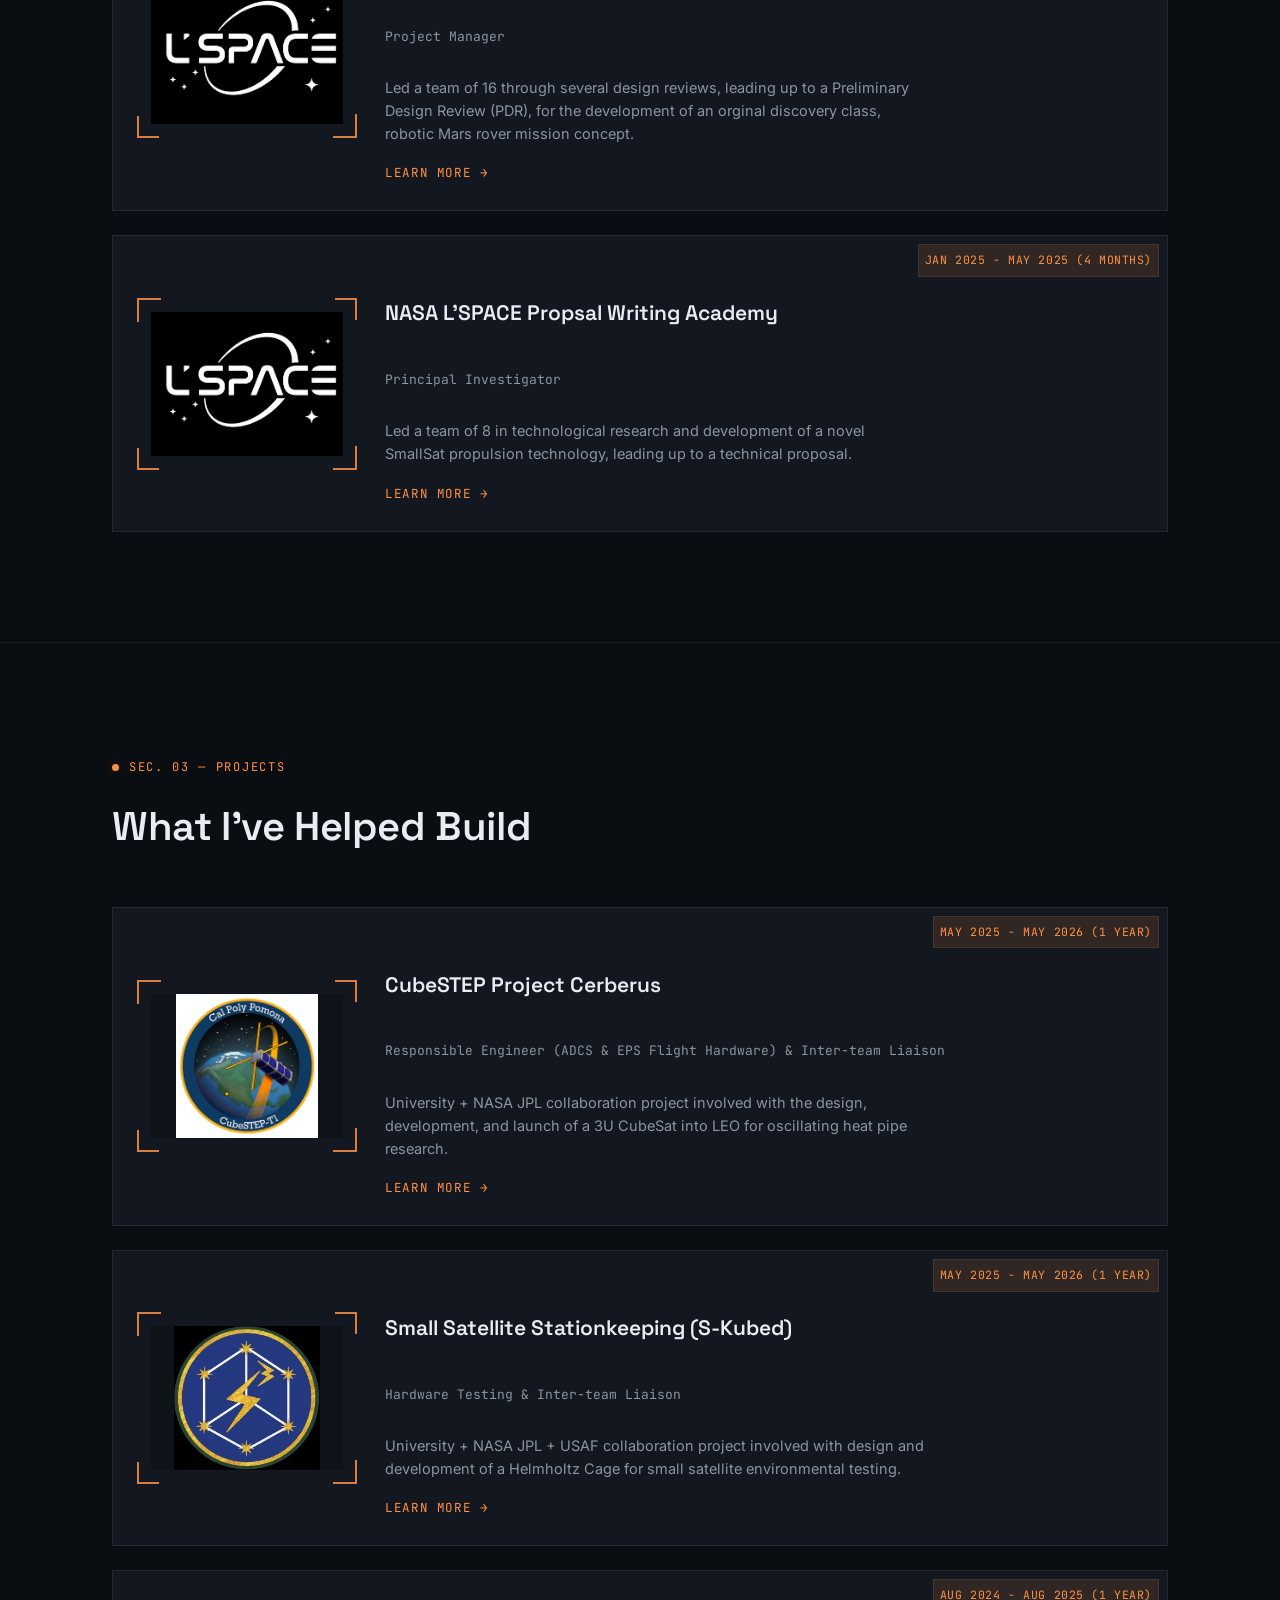
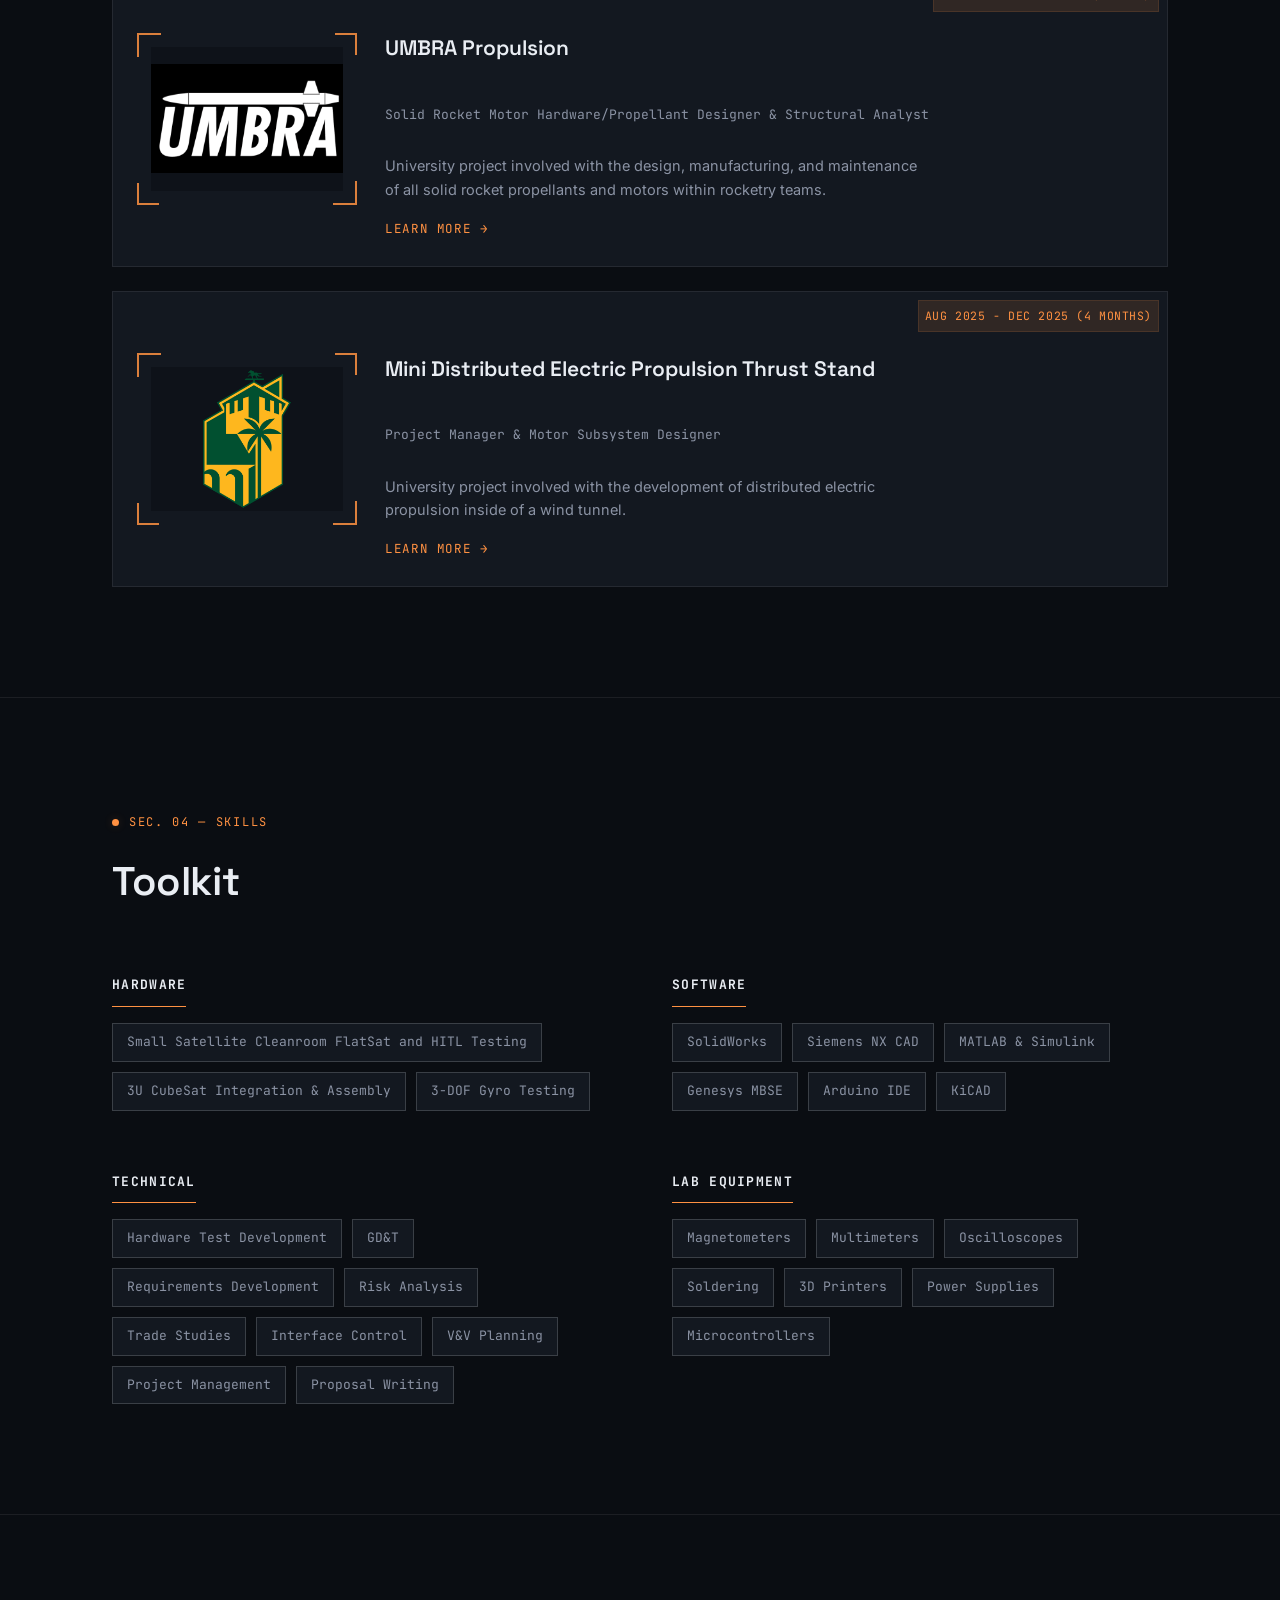
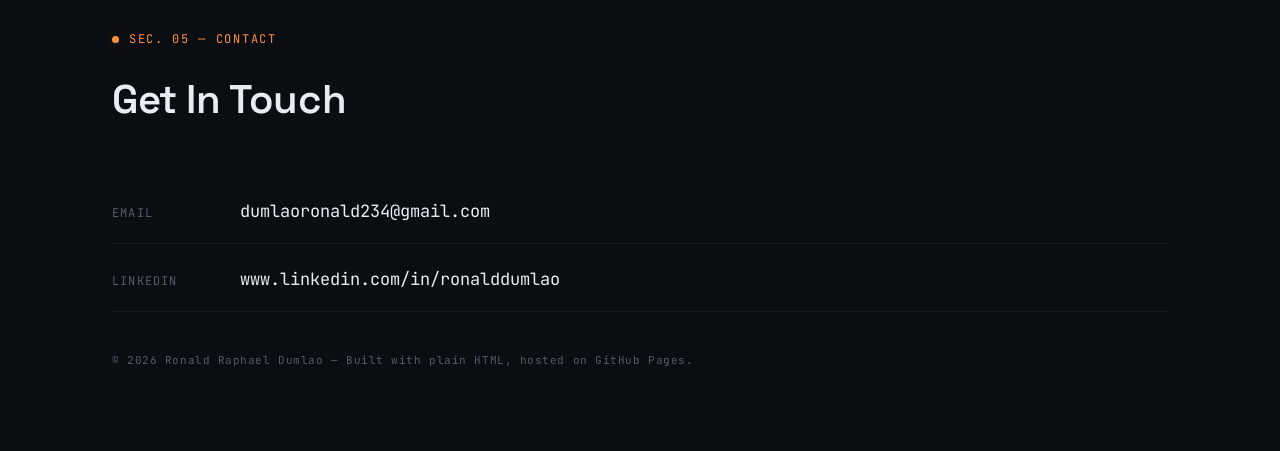
==== commit cc05be90: "Update index.html" ====
--- a/index.html
+++ b/index.html
@@ -45,7 +45,7 @@
             <div class="slideshow" data-slideshow>
               <div class="slideshow-track">
                 <img src="images/Grad.JPEG" alt="Graduation Photo" style="object-fit: contain;">
-                <img src="images/CleanRoom.jpg" alt="Cleanroom Photo" style="object-fit: contain;">
+                <img src="images/CleanRoom.png" alt="Cleanroom Photo" style="object-fit: contain;">
                 <img src="images/NASAJohnson.jpg" alt="NASA Johnson Photo" style="object-fit: contain;">
                 <img src="images/Hallo.jpg" alt="Hallo Photo" style="object-fit: contain;">
               </div>
@@ -58,7 +58,7 @@
 
         <div class="bio-block" style="align-self: center;">
           <p>I am a recent graduate from California Polytechnic University of Pomona with my Bachelor's of Science Degree in 
-            Aerospace Engineering. I have a deep passion for space exploration, technological advancement, and turning concept 
+            Aerospace Engineering. I have a deep passion for space exploration, technological advancement, and turning concepts 
             into functional models through engineering design, testing, and improvement.</p>
           <p>In university, I gained experience in solid rocket propulsion design, 3D design and GD&T prints of rocket motor casings, 
             and most recently small satellite flight hardware additive manufacturing and subsystem assembly, integration, & testing 
@@ -295,7 +295,7 @@
           <span class="contact-label">Email</span>
           <span class="contact-value">dumlaoronald234@gmail.com</span>
         </a>
-        <a class="contact-line" href="www.linkedin.com/in/ronalddumlao" target="_blank" rel="noopener">
+        <a class="contact-line" href="https://www.linkedin.com/in/ronalddumlao" target="_blank" rel="noopener">
           <span class="contact-label">LinkedIn</span>
           <span class="contact-value">www.linkedin.com/in/ronalddumlao</span>
         </a>
--- a/css/style.css
+++ b/css/style.css
@@ -579,7 +579,8 @@
 }
 
 .back-link {
-  display: inline-flex;
+  display: flex;
+  width: fit-content;
   align-items: center;
   gap: 8px;
   font-family: var(--f-mono);
@@ -639,7 +640,36 @@
   margin-bottom: 10px;
 }
 
+.gallery-item .bracket-frame {
+  width: 100%;
+  aspect-ratio: 4 / 3;
+  overflow: hidden;
+  display: flex;
+  align-items: center;
+  justify-content: center;
+}
+
+.gallery-item .bracket-frame img {
+  width: 100%;
+  height: 100%;
+  object-fit: contain;
+}
+
 .gallery-caption {
    text-align: center;
    width: 100%;
 }
+
+.skills-row {
+  display: flex;
+  flex-wrap: wrap;
+  align-items: center;
+  gap: 10px;
+  margin-top: 24px;
+}
+
+.skills-row .dot-sep {
+  color: var(--text-faint);
+  font-family: var(--f-mono);
+  font-size: 13px;
+}
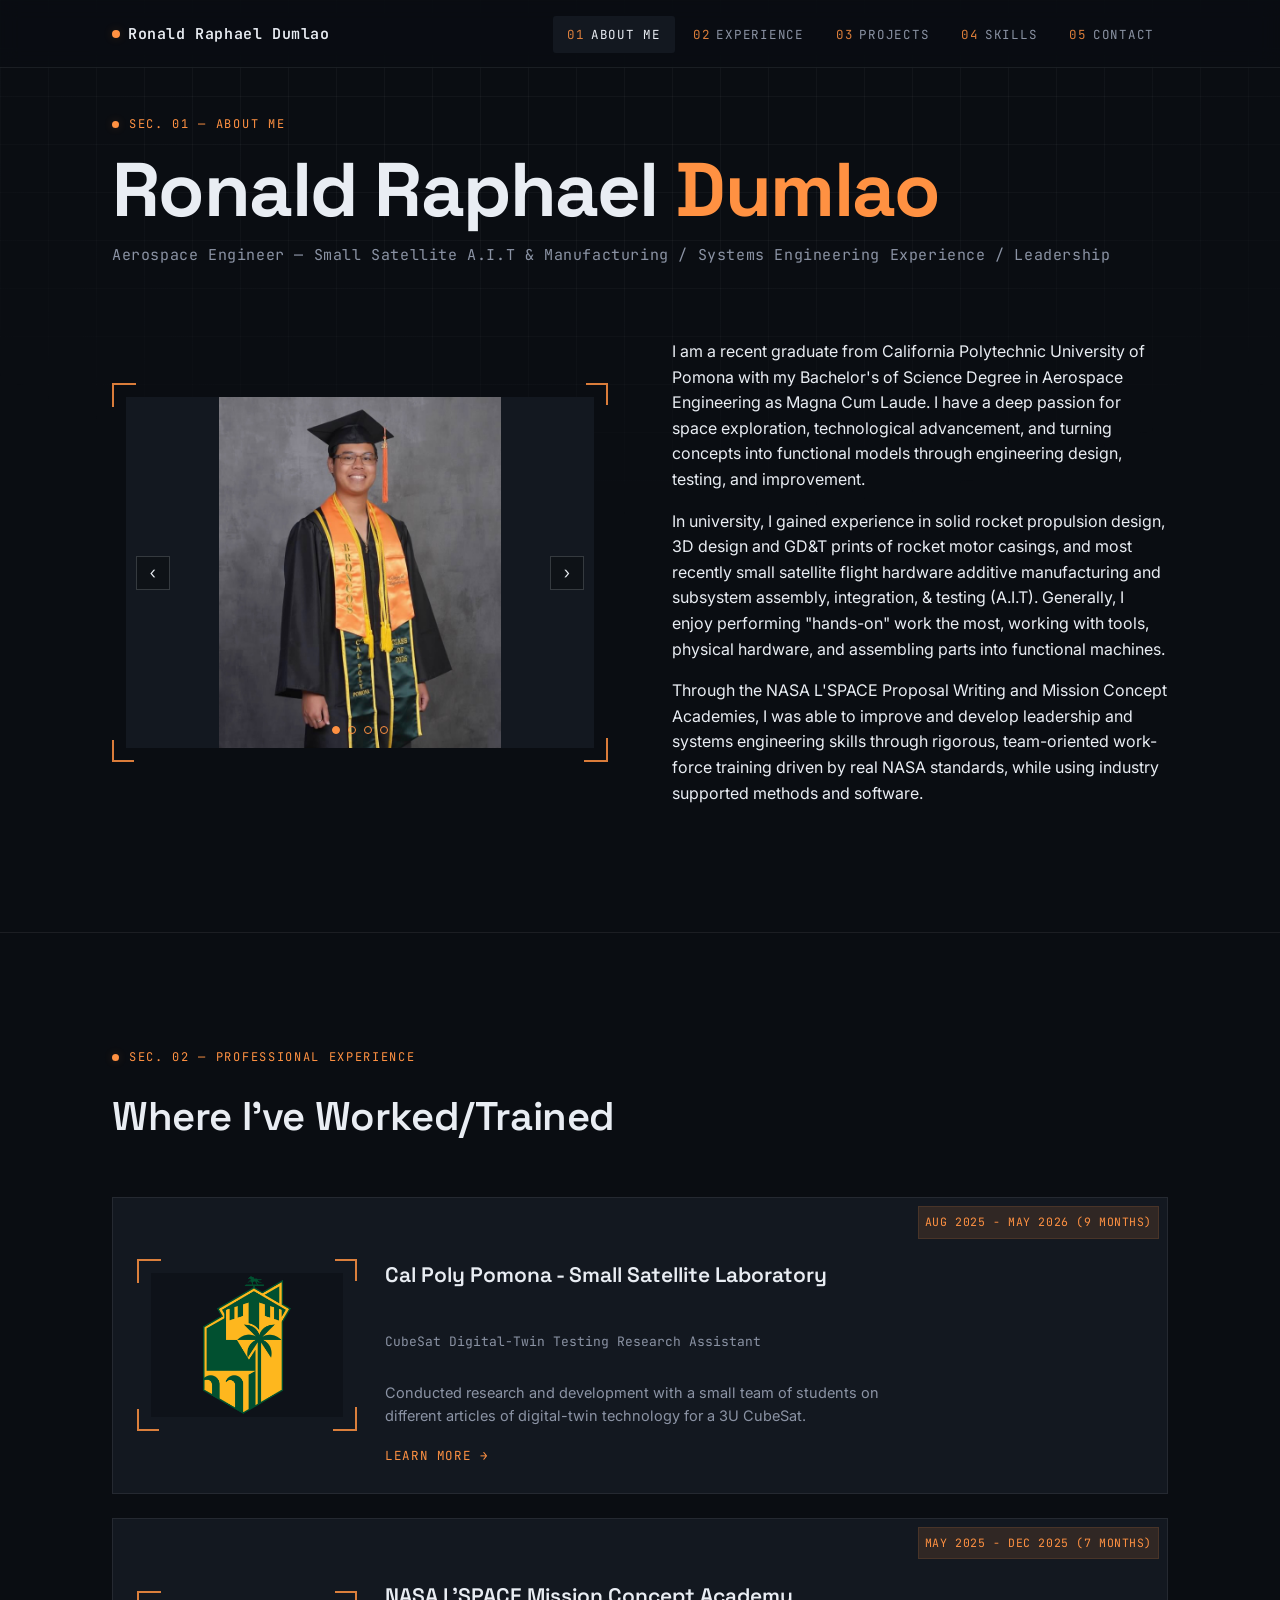
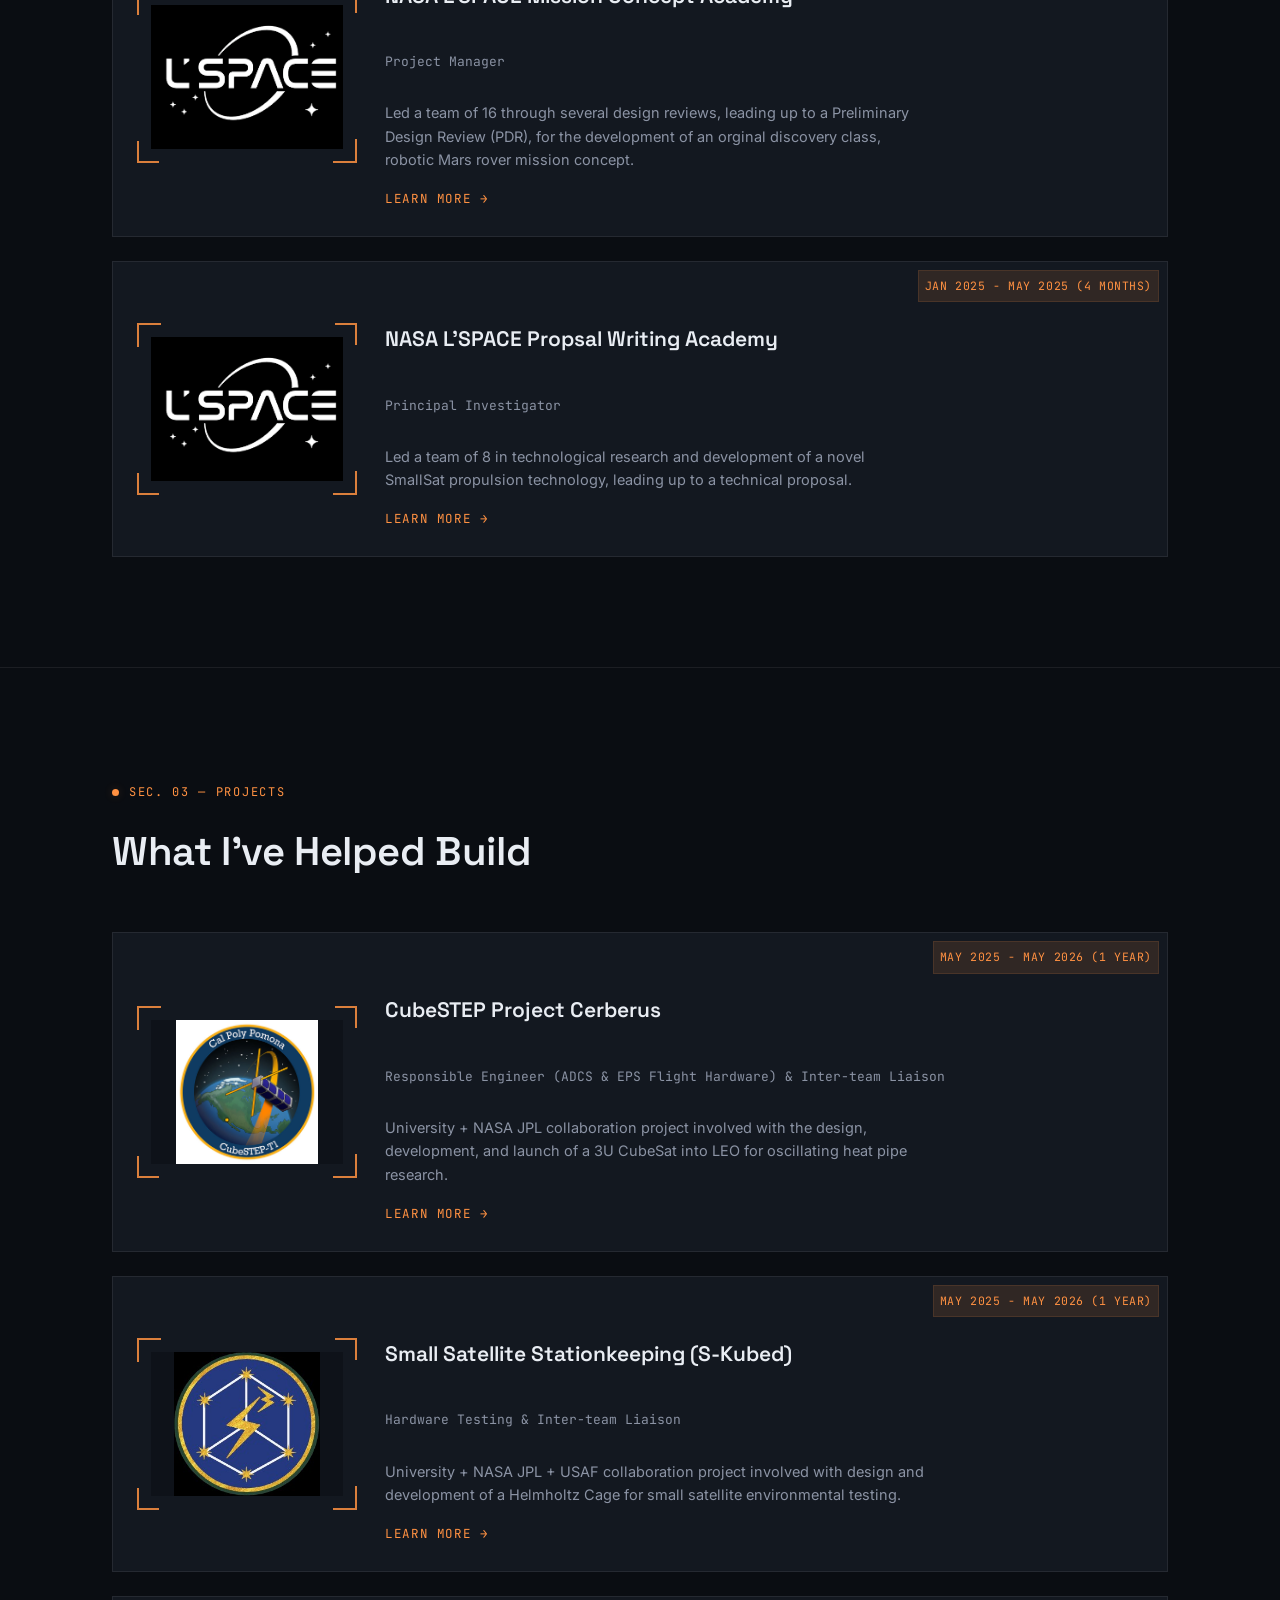
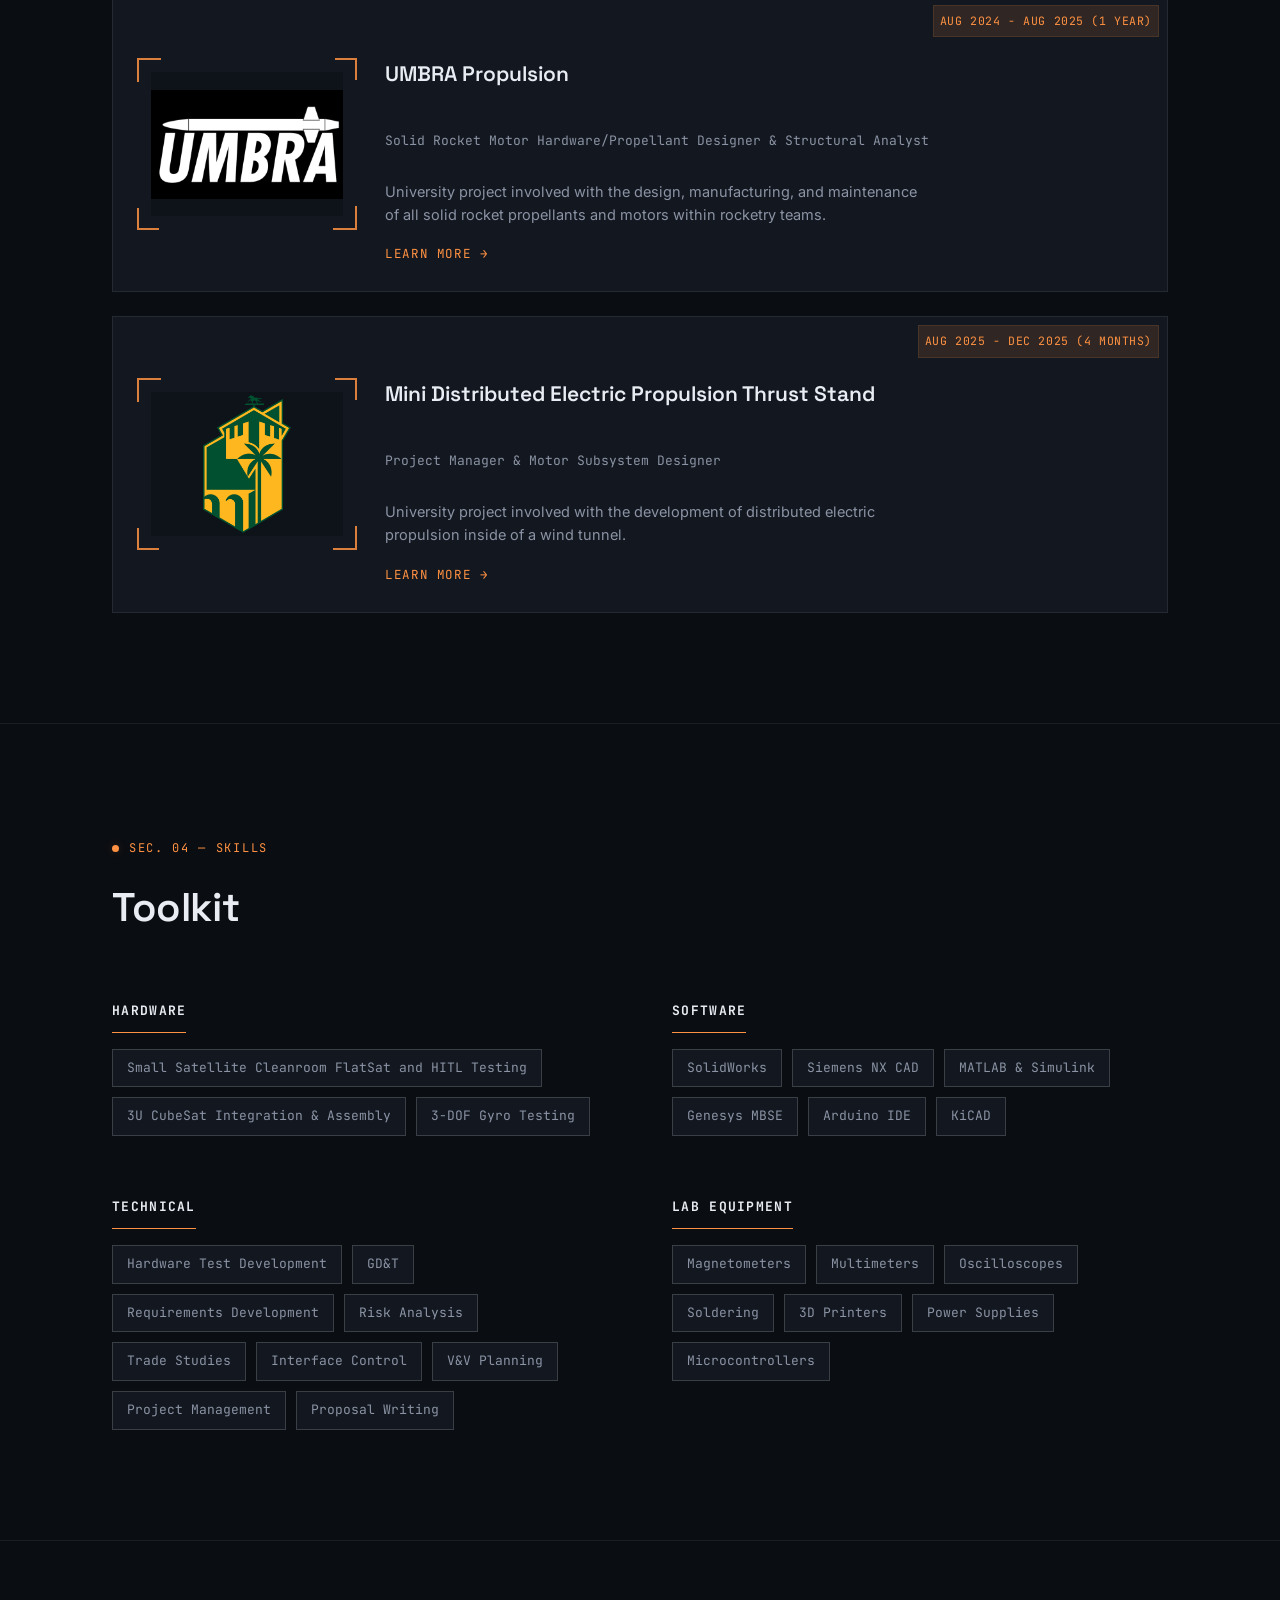
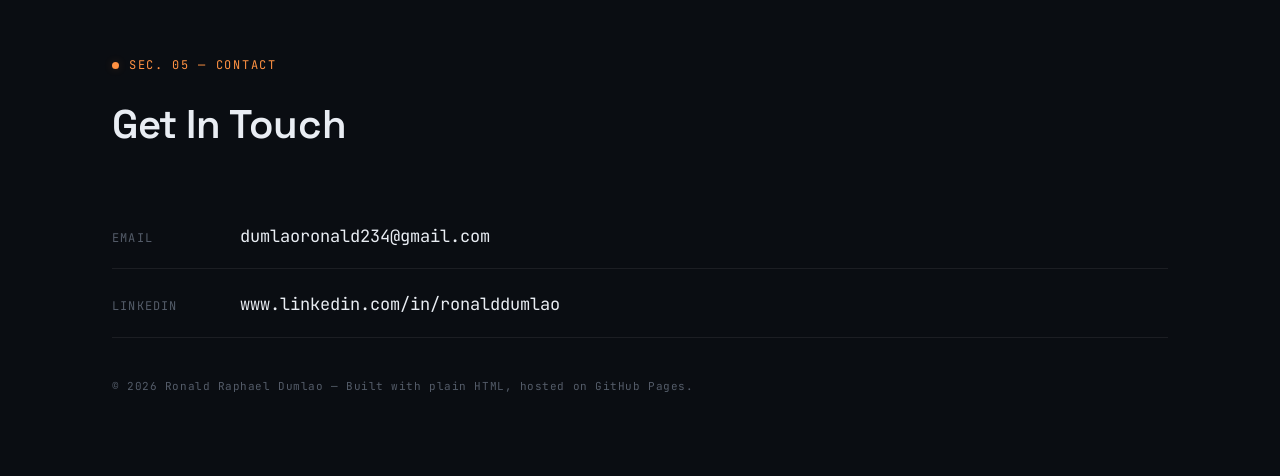
==== commit c910b24e: "Update index.html" ====
--- a/index.html
+++ b/index.html
@@ -58,8 +58,8 @@
 
         <div class="bio-block" style="align-self: center;">
           <p>I am a recent graduate from California Polytechnic University of Pomona with my Bachelor's of Science Degree in 
-            Aerospace Engineering. I have a deep passion for space exploration, technological advancement, and turning concepts 
-            into functional models through engineering design, testing, and improvement.</p>
+            Aerospace Engineering as Magna Cum Laude. I have a deep passion for space exploration, technological advancement, 
+            and turning concepts into functional models through engineering design, testing, and improvement.</p>
           <p>In university, I gained experience in solid rocket propulsion design, 3D design and GD&T prints of rocket motor casings, 
             and most recently small satellite flight hardware additive manufacturing and subsystem assembly, integration, & testing 
             (A.I.T). Generally, I enjoy performing "hands-on" work the most, working with tools, physical hardware, and assembling
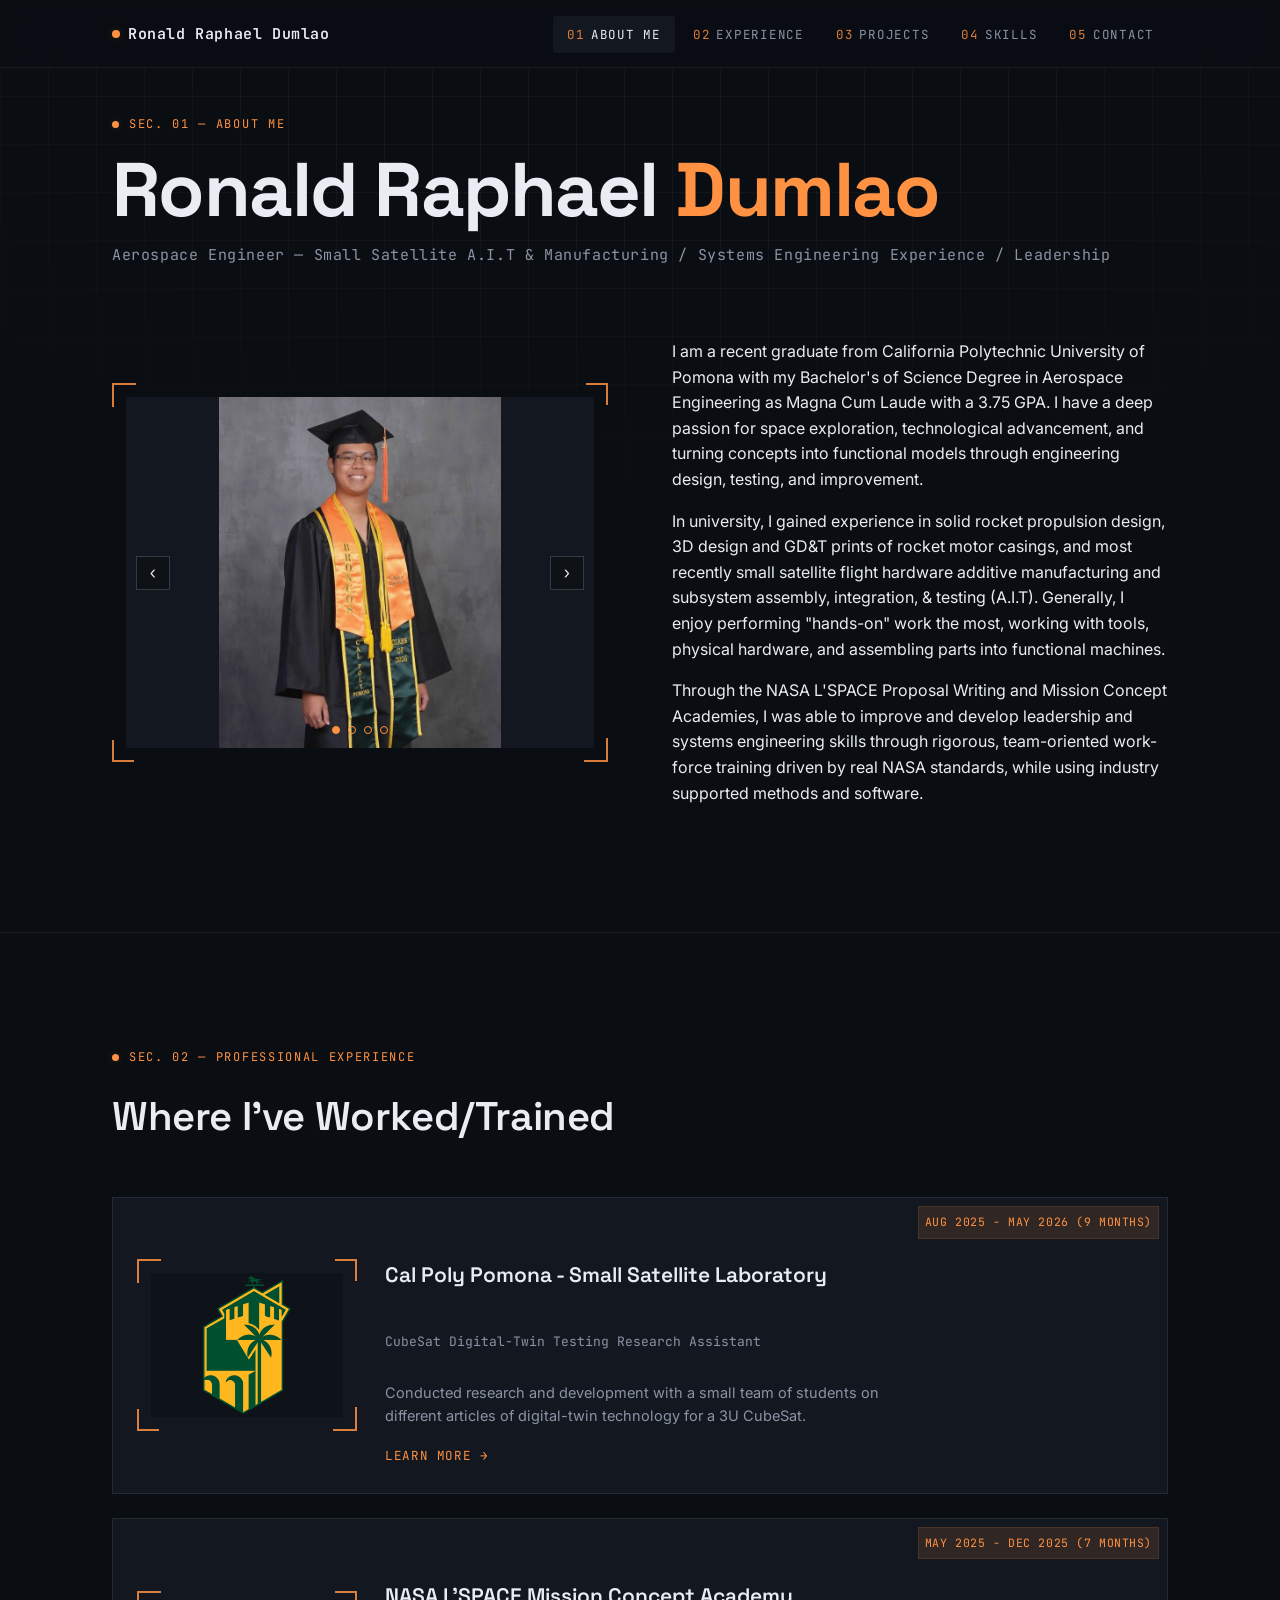
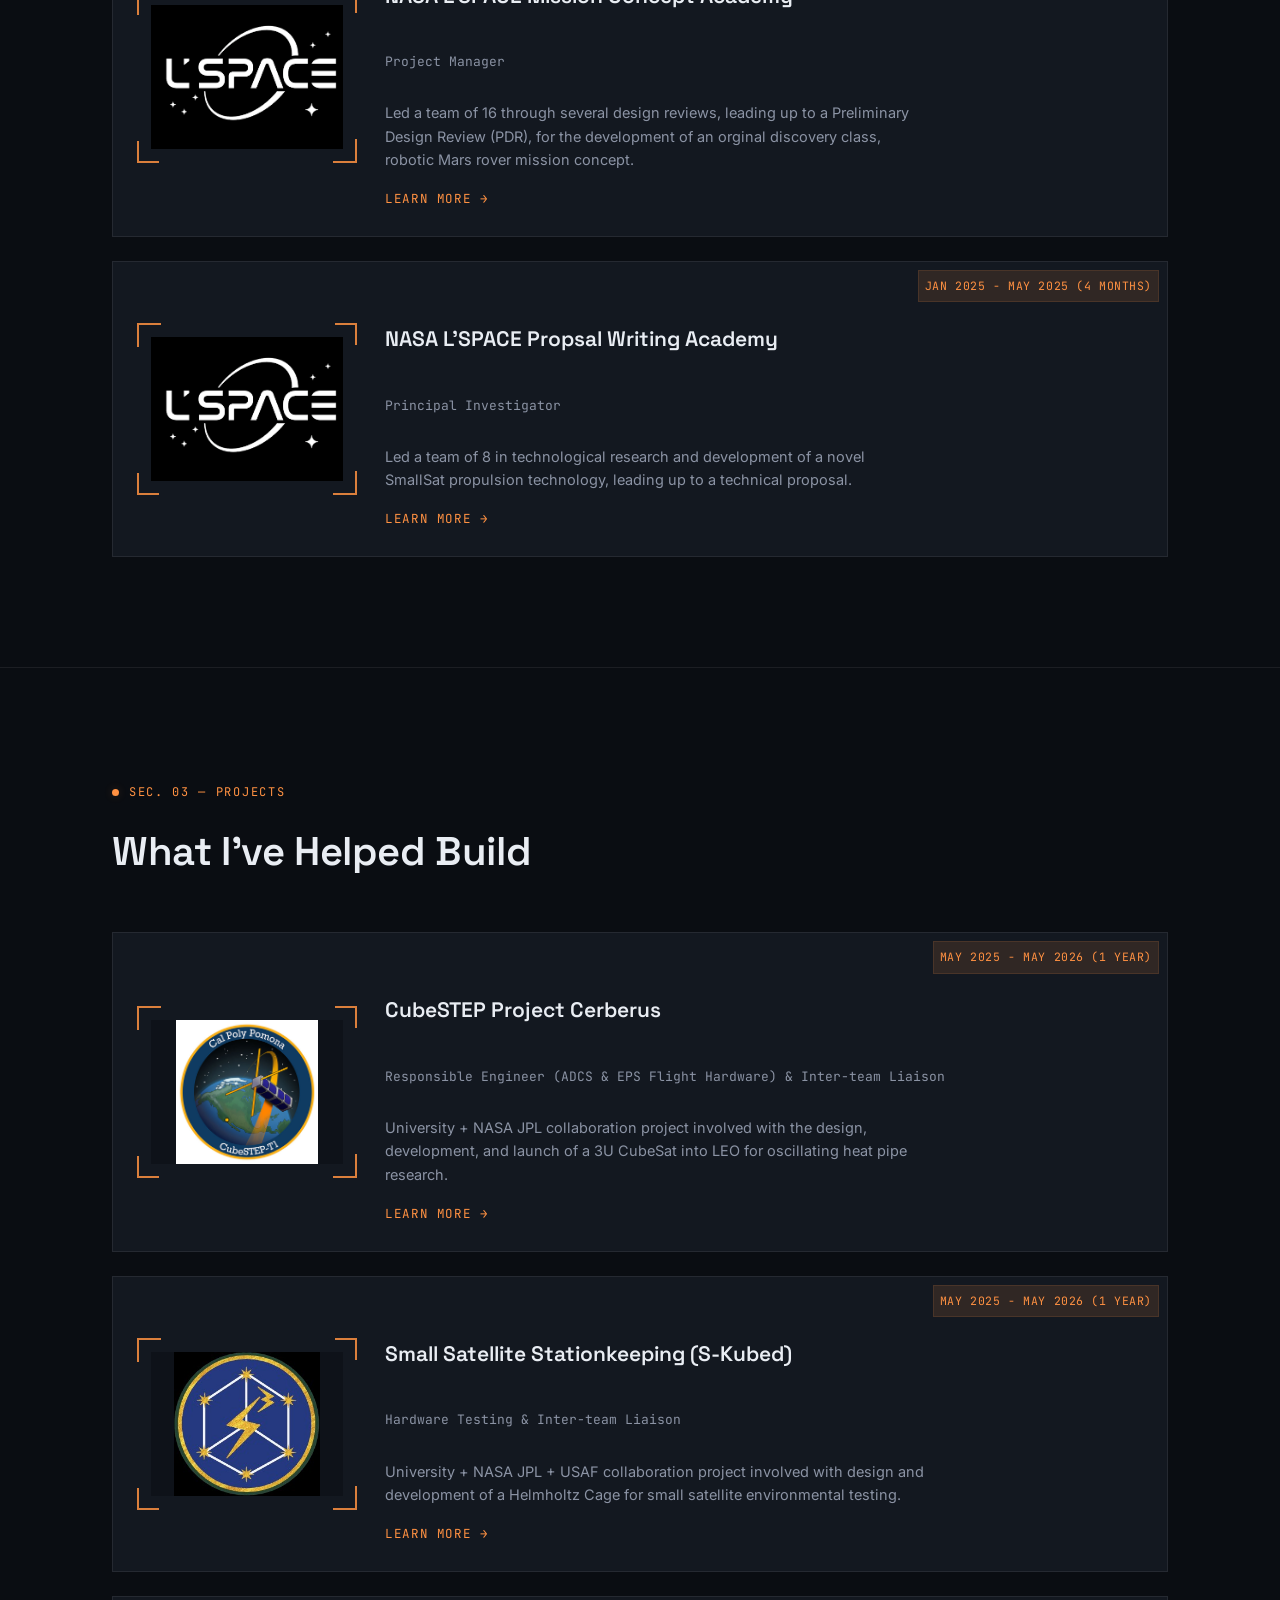
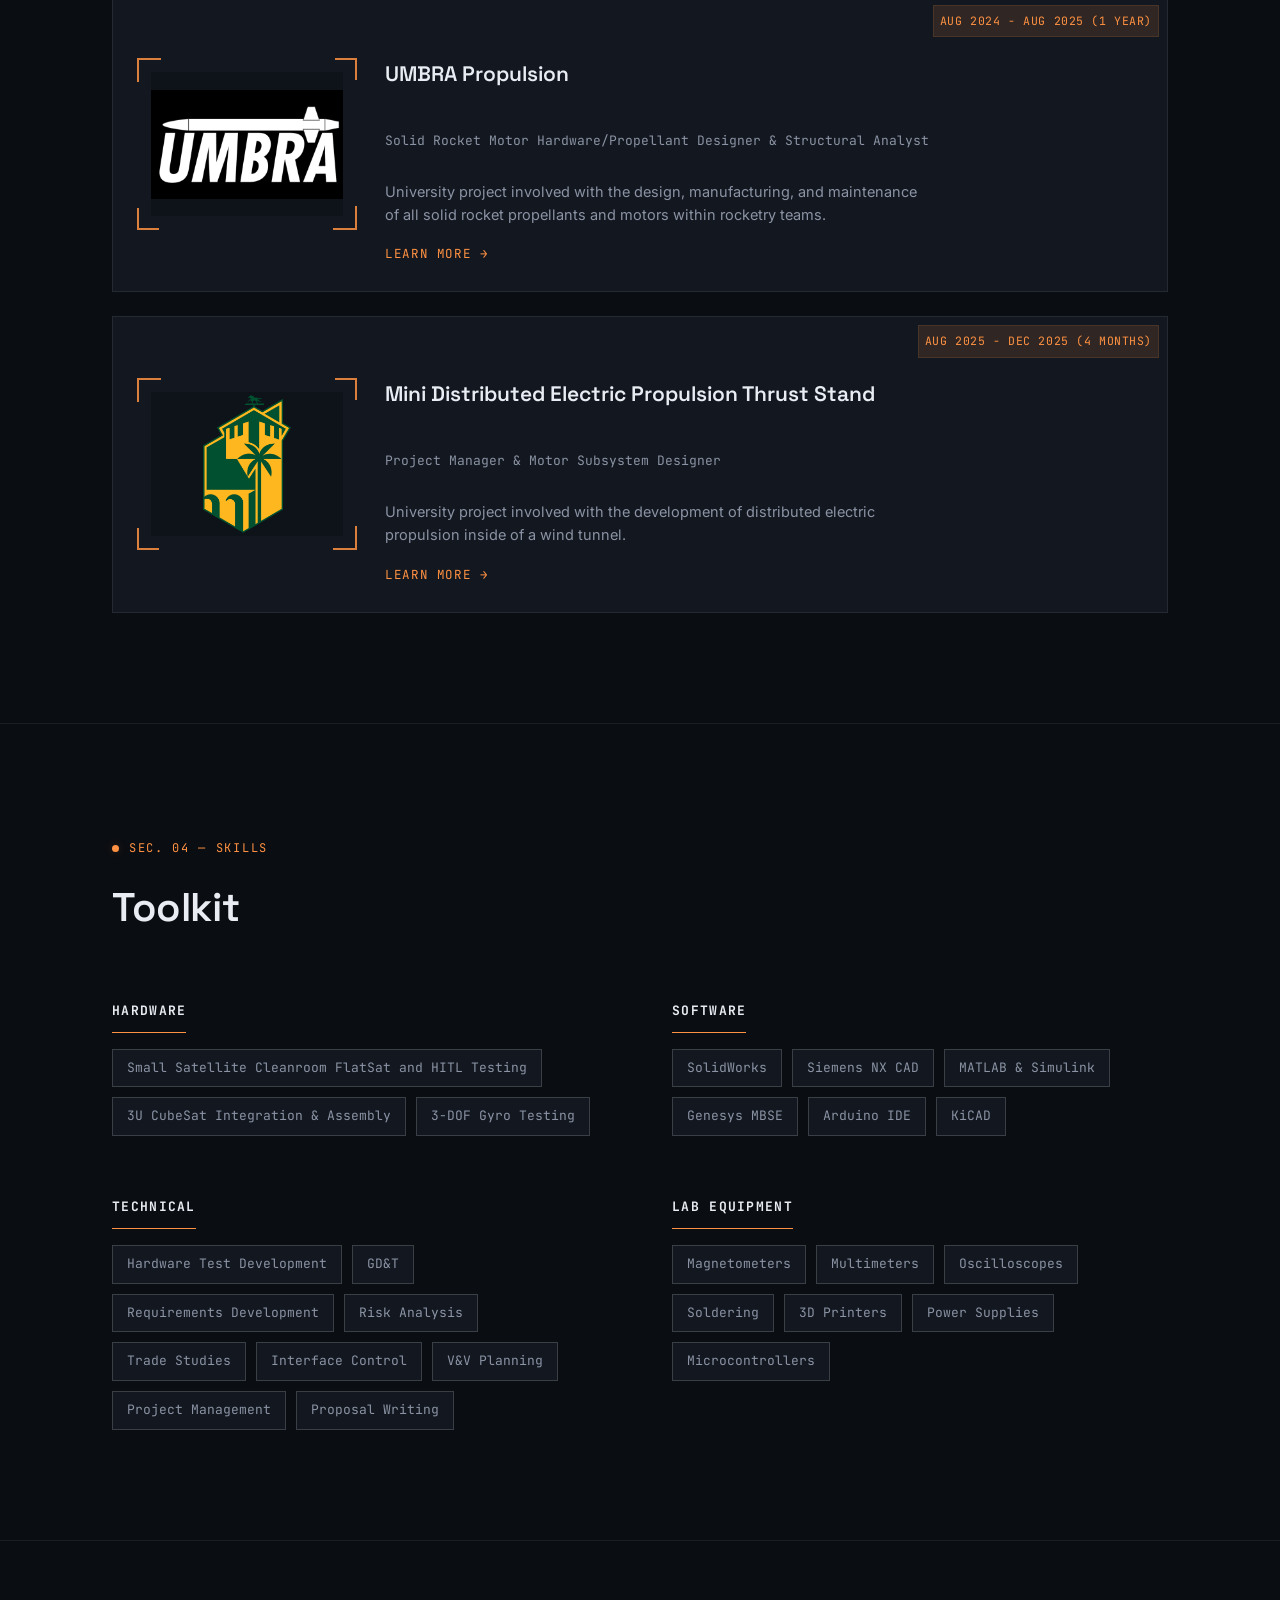
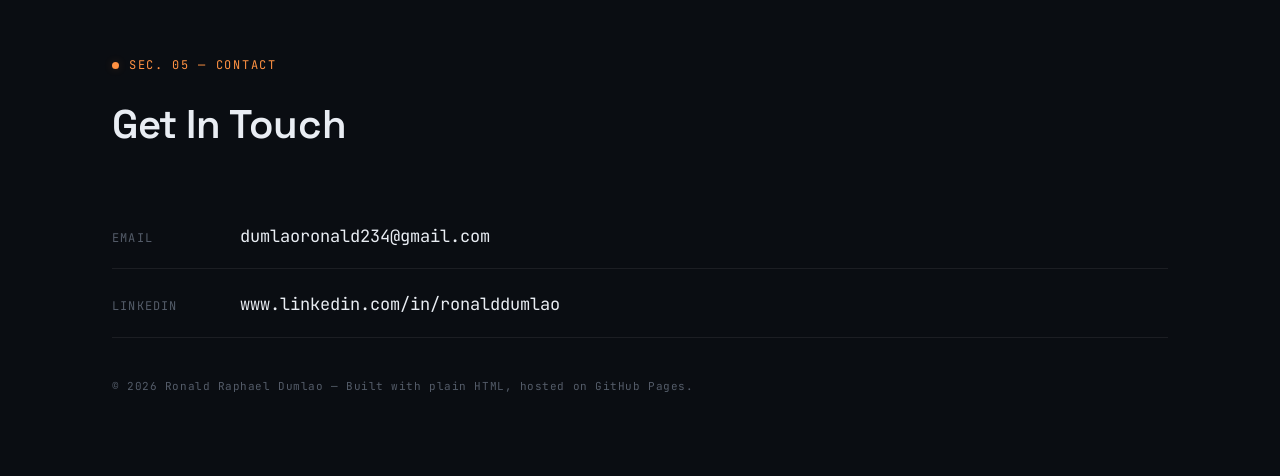
==== commit 11550e00: "Update index.html" ====
--- a/index.html
+++ b/index.html
@@ -58,8 +58,8 @@
 
         <div class="bio-block" style="align-self: center;">
           <p>I am a recent graduate from California Polytechnic University of Pomona with my Bachelor's of Science Degree in 
-            Aerospace Engineering as Magna Cum Laude. I have a deep passion for space exploration, technological advancement, 
-            and turning concepts into functional models through engineering design, testing, and improvement.</p>
+            Aerospace Engineering as Magna Cum Laude with a 3.75 GPA. I have a deep passion for space exploration, technological 
+            advancement, and turning concepts into functional models through engineering design, testing, and improvement.</p>
           <p>In university, I gained experience in solid rocket propulsion design, 3D design and GD&T prints of rocket motor casings, 
             and most recently small satellite flight hardware additive manufacturing and subsystem assembly, integration, & testing 
             (A.I.T). Generally, I enjoy performing "hands-on" work the most, working with tools, physical hardware, and assembling
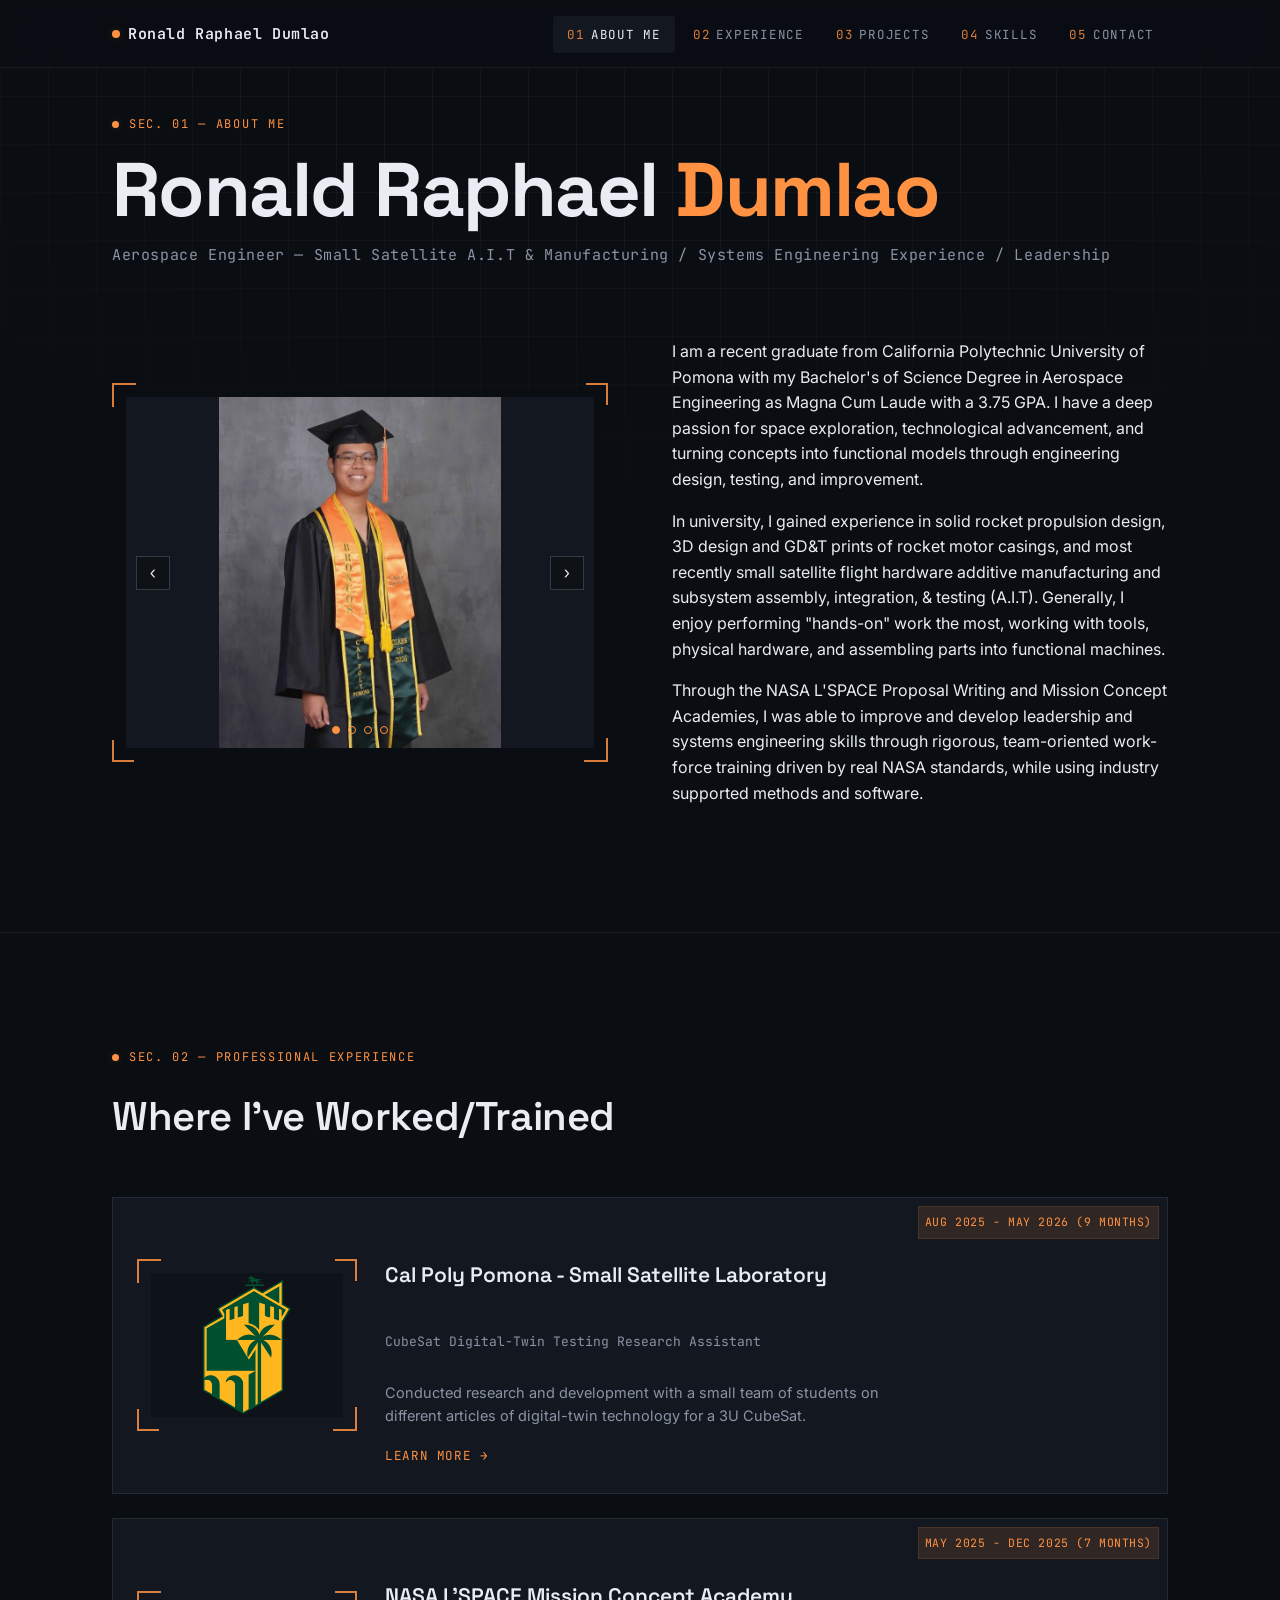
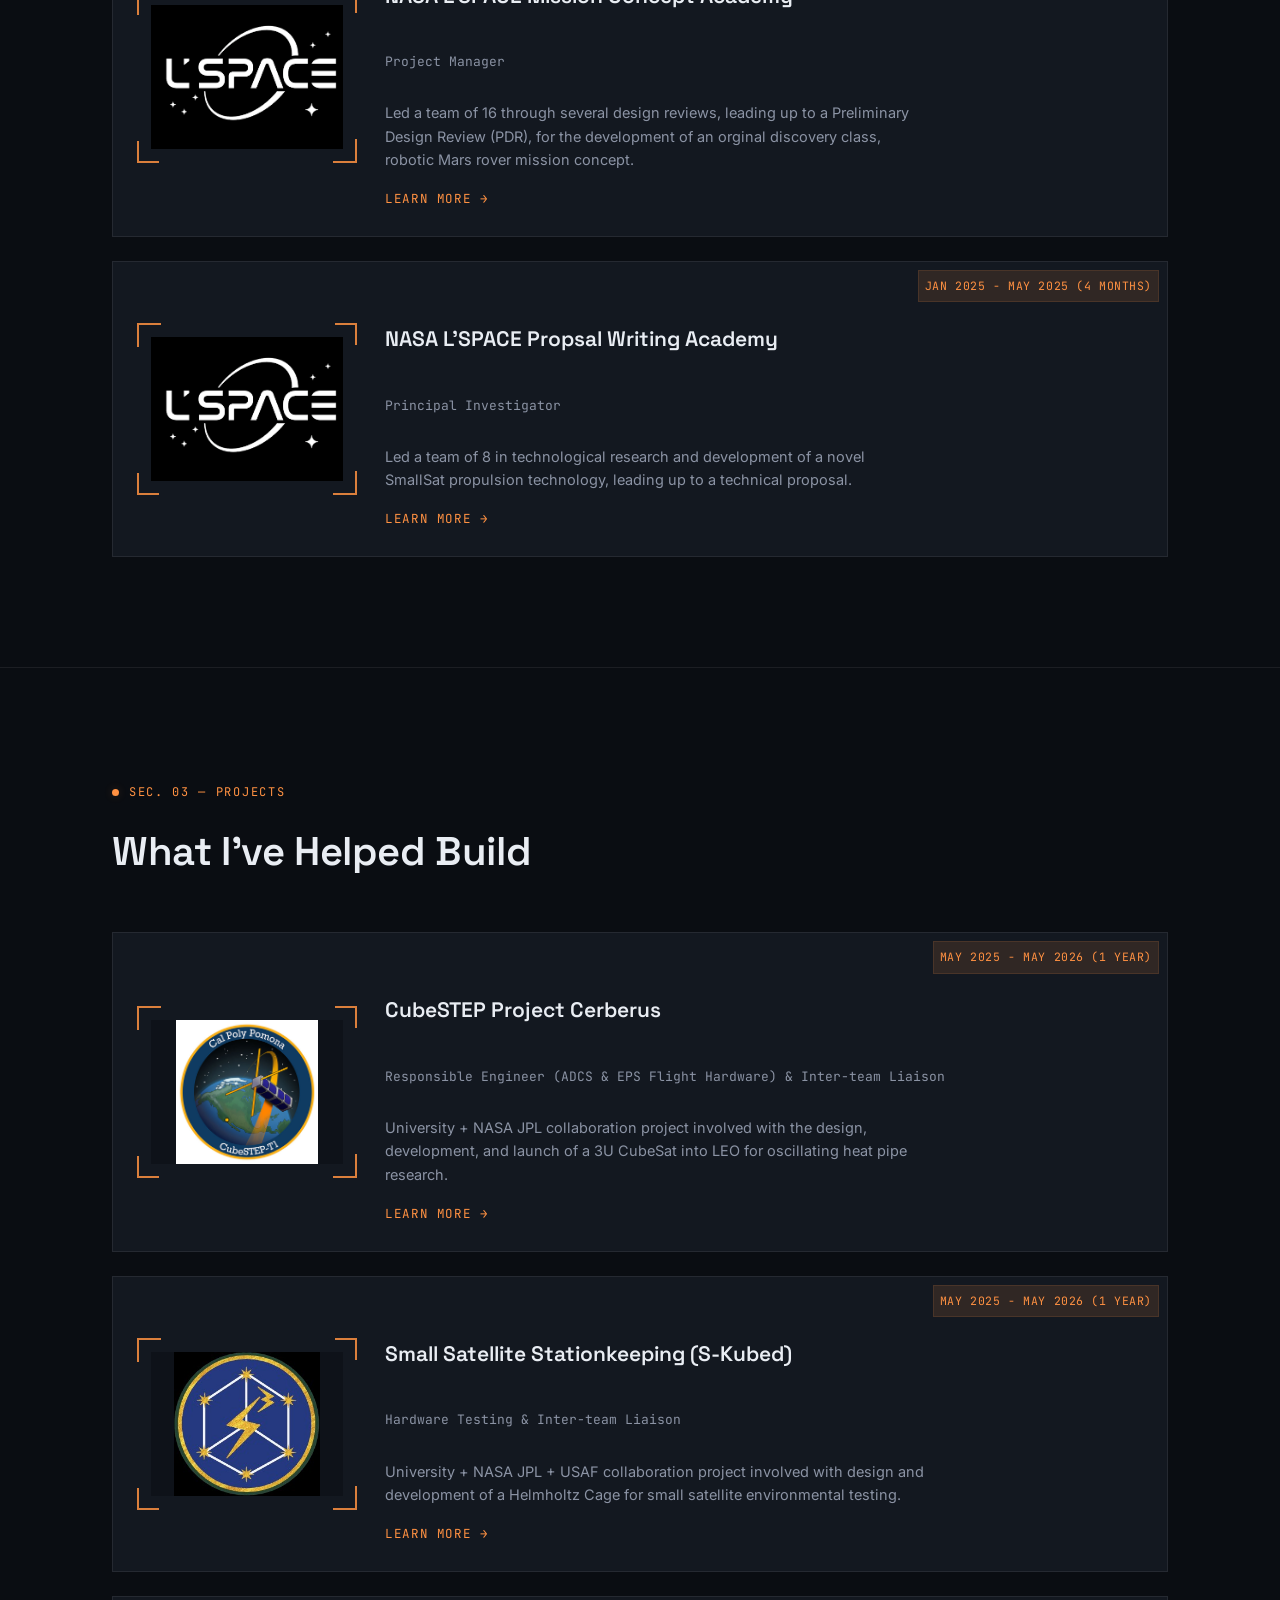
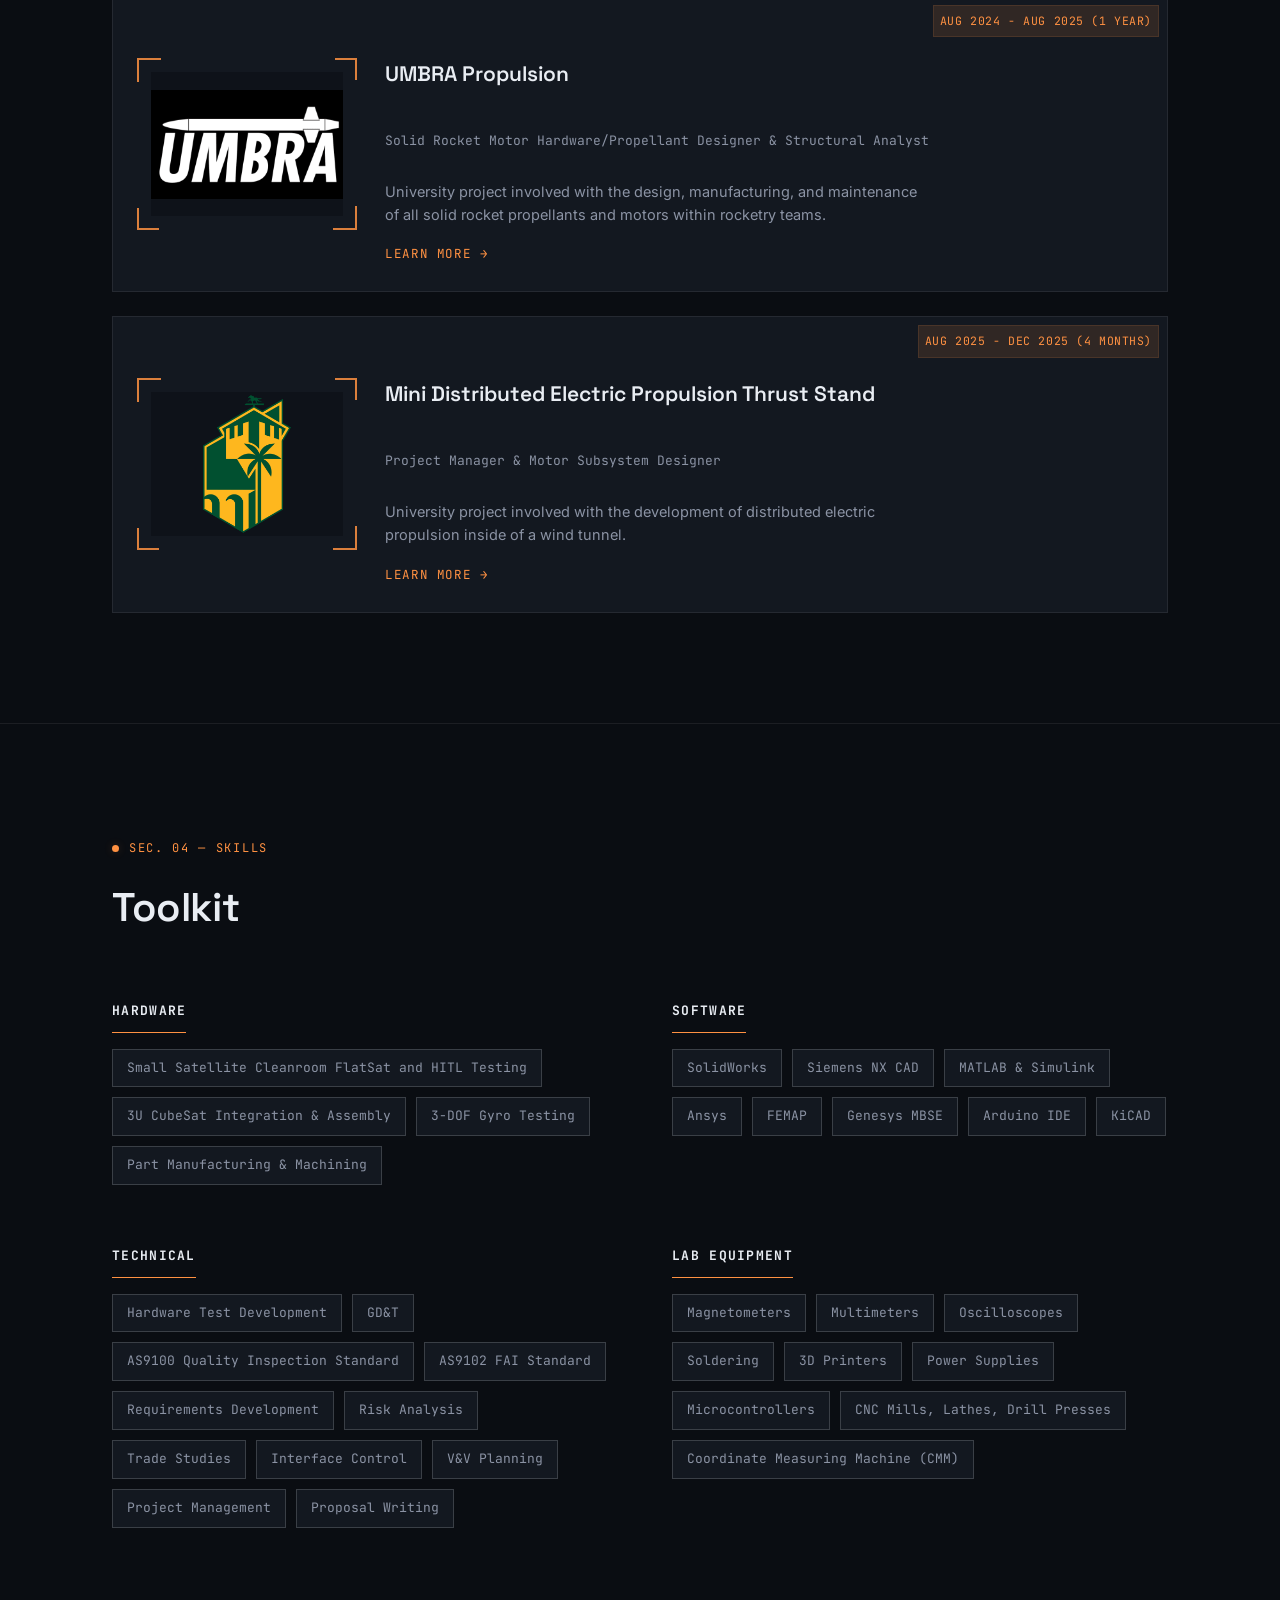
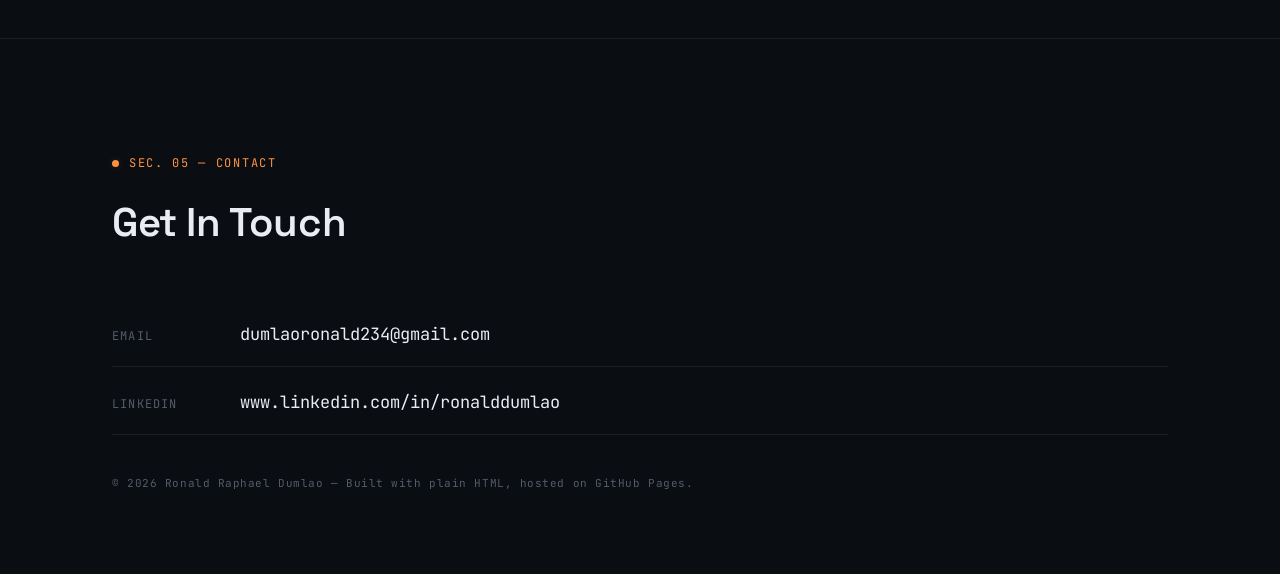
==== commit 8e1de0a0: "Update index.html" ====
--- a/index.html
+++ b/index.html
@@ -237,6 +237,7 @@
             <span class="skill-chip">Small Satellite Cleanroom FlatSat and HITL Testing</span>
             <span class="skill-chip">3U CubeSat Integration & Assembly</span>
             <span class="skill-chip">3-DOF Gyro Testing</span>
+            <span class="skill-chip">Part Manufacturing & Machining</span>
           </div>
         </div>
 
@@ -246,6 +247,8 @@
             <span class="skill-chip">SolidWorks</span>
             <span class="skill-chip">Siemens NX CAD</span>
             <span class="skill-chip">MATLAB & Simulink</span>
+            <span class="skill-chip">Ansys</span>
+            <span class="skill-chip">FEMAP</span>
             <span class="skill-chip">Genesys MBSE</span>
             <span class="skill-chip">Arduino IDE</span>
             <span class="skill-chip">KiCAD</span>
@@ -257,6 +260,8 @@
           <div class="skill-chips">
             <span class="skill-chip">Hardware Test Development</span>
             <span class="skill-chip">GD&T</span>
+            <span class="skill-chip">AS9100 Quality Inspection Standard</span>
+            <span class="skill-chip">AS9102 FAI Standard</span>
             <span class="skill-chip">Requirements Development</span>
             <span class="skill-chip">Risk Analysis</span>
             <span class="skill-chip">Trade Studies</span>
@@ -277,6 +282,8 @@
             <span class="skill-chip">3D Printers</span>
             <span class="skill-chip">Power Supplies</span>
             <span class="skill-chip">Microcontrollers</span>
+            <span class="skill-chip">CNC Mills, Lathes, Drill Presses</span>
+            <span class="skill-chip">Coordinate Measuring Machine (CMM)</span>
           </div>
         </div>
 
